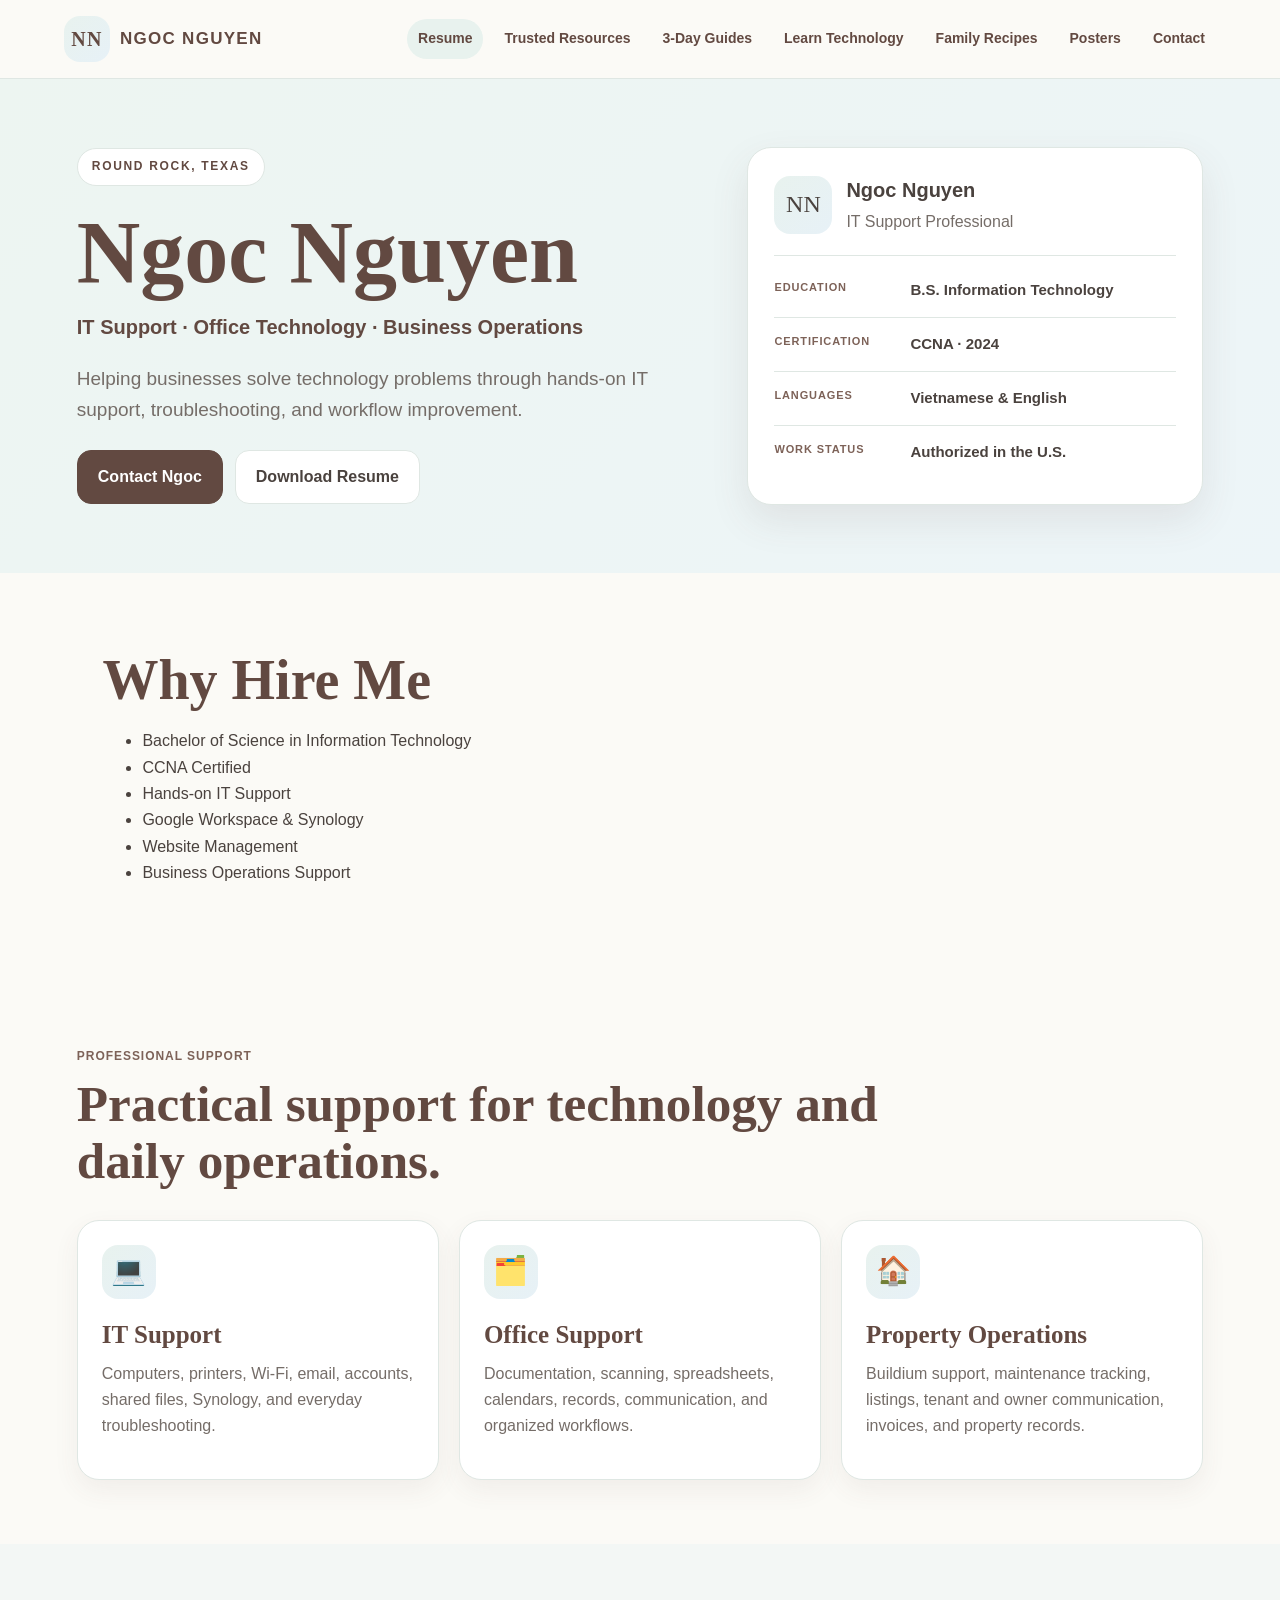
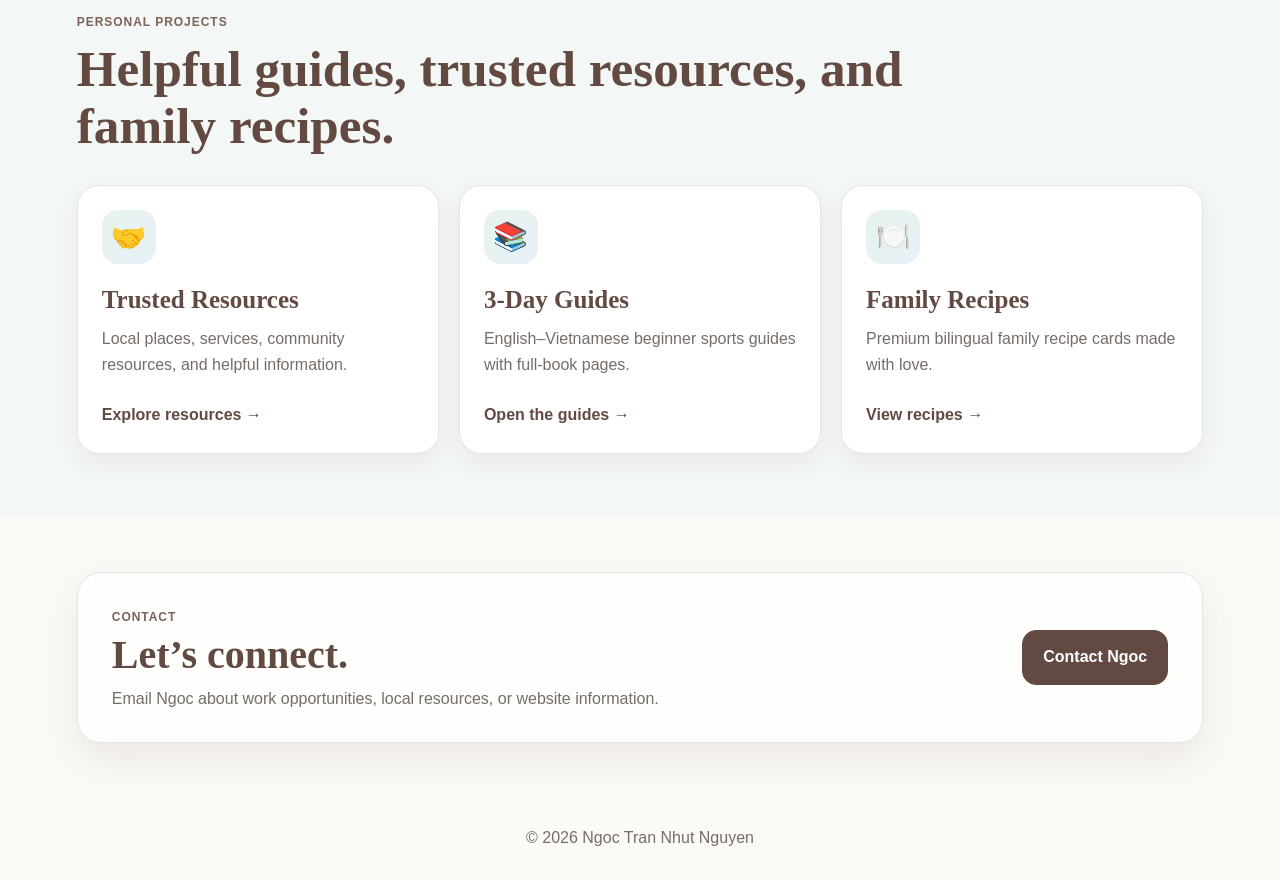
==== index.html @ eaf2d055 "add" ====
<!DOCTYPE html>

<html lang="en">
<head>
<meta charset="utf-8"/>
<meta content="width=device-width,initial-scale=1" name="viewport"/>
<title>Ngoc Nguyen | IT Support, Office Support &amp; Property Operations</title>
<meta content="Ngoc Nguyen — IT Support, Office Support, and Property Operations in Round Rock, Texas." name="description"/>
<link href="style.css" rel="stylesheet"/>
</head>
<body>
<header class="site-header refined-header">
<a class="brand refined-brand" href="index.html">
<span class="logo">NN</span>
<span class="brand-name">NGOC NGUYEN</span>
</a>
<button aria-expanded="false" aria-label="Open navigation" class="menu-btn" type="button">☰</button>
<nav class="site-nav refined-nav">
<a class="active" href="index.html">Resume</a>
<a href="sharing.html">Trusted Resources</a>
<a href="3-days.html">3-Day Guides</a>
<a href="learn-technology.html">Learn Technology</a>
<a href="family-recipes.html">Family Recipes</a>
<a href="posters.html">Posters</a>
<a href="#contact">Contact</a>
</nav>
</header>
<main>
<section class="hero refined-hero">
<div class="section-inner refined-hero-inner">
<div class="refined-copy">
<span class="badge">ROUND ROCK, TEXAS</span>
<h1>Ngoc Nguyen</h1>
<p class="hero-role">IT Support · Office Technology · Business Operations</p>
<p class="lead">Helping businesses solve technology problems through hands-on IT support, troubleshooting, and workflow improvement.</p>
<div class="actions refined-actions">
<a class="btn primary" href="mailto:nguy3nn0310@gmail.com">Contact Ngoc</a>
<a class="btn light" download="" href="resume.pdf">Download Resume</a>
</div>
</div>
<div class="resume-summary">
<div class="summary-header">
<span class="logo large-logo">NN</span>
<div>
<strong class="profile-name">Ngoc Nguyen</strong>
<p>IT Support Professional</p>
</div>
</div>
<div class="summary-list">
<div><span>Education</span><strong>B.S. Information Technology</strong></div>
<div><span>Certification</span><strong>CCNA · 2024</strong></div>
<div><span>Languages</span><strong>Vietnamese &amp; English</strong></div>
<div><span>Work Status</span><strong>Authorized in the U.S.</strong></div>
</div>
</div>
</div>
</section><section class="section">
<div class="section-inner">
<h2>Why Hire Me</h2>
<ul>
<li>Bachelor of Science in Information Technology</li>
<li>CCNA Certified</li>
<li>Hands-on IT Support</li>
<li>Google Workspace &amp; Synology</li>
<li>Website Management</li>
<li>Business Operations Support</li>
</ul>
</div>
</section>
<section class="section refined-section">
<div class="section-inner">
<div class="section-head refined-head">
<span class="smallcaps">Professional Support</span>
<h2>Practical support for technology and daily operations.</h2>
</div>
<div class="grid refined-grid">
<article class="refined-card">
<div class="refined-icon">💻</div>
<h3>IT Support</h3>
<p>Computers, printers, Wi-Fi, email, accounts, shared files, Synology, and everyday troubleshooting.</p>
</article>
<article class="refined-card">
<div class="refined-icon">🗂️</div>
<h3>Office Support</h3>
<p>Documentation, scanning, spreadsheets, calendars, records, communication, and organized workflows.</p>
</article>
<article class="refined-card">
<div class="refined-icon">🏠</div>
<h3>Property Operations</h3>
<p>Buildium support, maintenance tracking, listings, tenant and owner communication, invoices, and property records.</p>
</article>
</div>
</div>
</section>
<section class="section refined-projects">
<div class="section-inner">
<div class="section-head refined-head">
<span class="smallcaps">Personal Projects</span>
<h2>Helpful guides, trusted resources, and family recipes.</h2>
</div>
<div class="grid refined-grid">
<article class="refined-card project-card">
<div class="refined-icon">🤝</div>
<h3>Trusted Resources</h3>
<p>Local places, services, community resources, and helpful information.</p>
<a class="text-link" href="sharing.html">Explore resources →</a>
</article>
<article class="refined-card project-card">
<div class="refined-icon">📚</div>
<h3>3-Day Guides</h3>
<p>English–Vietnamese beginner sports guides with full-book pages.</p>
<a class="text-link" href="3-days.html">Open the guides →</a>
</article>
<article class="refined-card project-card">
<div class="refined-icon">🍽️</div>
<h3>Family Recipes</h3>
<p>Premium bilingual family recipe cards made with love.</p>
<a class="text-link" href="family-recipes.html">View recipes →</a>
</article>
</div>
</div>
</section>
<section class="section refined-contact" id="contact">
<div class="section-inner">
<div class="contact-panel refined-contact-panel">
<div>
<span class="smallcaps">Contact</span>
<h2>Let’s connect.</h2>
<p>Email Ngoc about work opportunities, local resources, or website information.</p>
</div>
<a class="btn primary" href="mailto:nguy3nn0310@gmail.com">Contact Ngoc</a>
</div>
</div>
</section>
</main>
<footer>© <span data-year=""></span> Ngoc Tran Nhut Nguyen</footer>
<script src="app.js"></script>
</body>
</html>
---- style.css ----
:root{
  --cream:#fbfaf6;
  --frost:#e8f2ee;
  --baby:#e7f1f7;
  --brown:#624941;
  --brown2:#7d6258;
  --text:#4a423e;
  --muted:#756d68;
  --line:#dfe7e3;
  --white:#fff;
  --shadow:0 16px 38px rgba(98,73,65,.10);
  --radius:24px;
}
*{box-sizing:border-box}
html{scroll-behavior:smooth}
body{margin:0;font-family:Arial,Helvetica,sans-serif;background:var(--cream);color:var(--text);line-height:1.65}
a{text-decoration:none;color:inherit}
button,input{font:inherit}
button{color:inherit}
.sr-only{position:absolute;width:1px;height:1px;padding:0;margin:-1px;overflow:hidden;clip:rect(0,0,0,0);white-space:nowrap;border:0}

.site-header{
  position:sticky;top:0;z-index:20;
  display:flex;align-items:center;gap:24px;
  padding:18px clamp(18px,6vw,86px);
  background:rgba(251,250,246,.96);
  border-bottom:1px solid var(--line);
  backdrop-filter:blur(10px)
}
.brand{display:flex;align-items:center;gap:12px;margin-right:auto;font-weight:800;letter-spacing:.08em;color:var(--brown)}
.logo{width:46px;height:46px;border-radius:16px;background:linear-gradient(135deg,var(--frost),var(--baby));display:grid;place-items:center;font-family:Georgia,serif;font-size:20px}
.site-nav{display:flex;gap:18px;font-weight:700;color:var(--brown)}
.site-nav a{padding:8px 10px;border-radius:999px}
.site-nav a.active,.site-nav a:hover{background:var(--frost)}
.menu-btn{display:none;border:1px solid var(--line);background:#fff;border-radius:12px;padding:9px 12px;cursor:pointer}

.hero{padding:86px clamp(18px,8vw,120px);background:linear-gradient(120deg,var(--frost),var(--baby))}
.hero-grid{display:grid;grid-template-columns:1.3fr .8fr;gap:46px;align-items:center;max-width:1200px;margin:auto}
.section-inner{max-width:1200px;margin:auto}
.badge{display:inline-block;background:#fff;border:1px solid var(--line);border-radius:999px;padding:8px 14px;font-size:12px;font-weight:800;letter-spacing:.14em;color:var(--brown)}
h1,h2,h3,h4{font-family:Georgia,serif;color:var(--brown);line-height:1.12}
h1{font-size:clamp(54px,8vw,92px);margin:22px 0 12px}
h2{font-size:clamp(34px,5vw,56px);margin:0 0 12px}
h3{font-size:28px;margin:0 0 12px}
h4{font-size:22px;margin:0 0 8px}
.lead{font-size:19px;max-width:760px;color:var(--muted)}
.actions{display:flex;gap:12px;flex-wrap:wrap;margin-top:26px}
.btn{display:inline-block;padding:13px 20px;border-radius:14px;font-weight:800;border:1px solid var(--line)}
.btn.primary{background:var(--brown);color:#fff;border-color:var(--brown)}
.btn.light{background:#fff}
.static-chip{cursor:default}

.profile-card,.card,.contact-panel,.listing,.trust-note,.search-panel{
  background:rgba(255,255,255,.84);
  border:1px solid var(--line);
  border-radius:var(--radius);
  box-shadow:var(--shadow)
}
.profile-card{padding:24px}
.profile-top{display:flex;align-items:center;gap:14px;margin-bottom:18px}
.profile-grid{display:grid;grid-template-columns:1fr 1fr;gap:12px}
.mini{padding:14px;border:1px solid var(--line);border-radius:18px;background:rgba(255,255,255,.58)}
.label{font-size:11px;font-weight:900;letter-spacing:.08em;color:var(--brown2)}
.note{font-size:14px;color:var(--muted)}

.section{padding:76px clamp(18px,8vw,120px)}
.section-head{max-width:760px;margin-bottom:32px}
.grid{display:grid;grid-template-columns:repeat(3,minmax(0,1fr));gap:22px}
.grid.two-col{grid-template-columns:repeat(2,minmax(0,1fr))}
.card{padding:24px}
.card-top{height:130px;border-radius:18px;background:linear-gradient(135deg,var(--frost),var(--baby));display:grid;place-items:center;font-size:44px;margin-bottom:18px}
.card p,.section-head p{color:var(--muted)}
.smallcaps{font-size:12px;font-weight:900;letter-spacing:.08em;color:var(--brown2);text-transform:uppercase}
.alt{background:linear-gradient(180deg,#fff,var(--frost))}
.contact-panel{padding:34px;text-align:center}
footer{text-align:center;padding:28px;color:var(--muted)}

.resource-hero h1{font-size:clamp(48px,7vw,82px)}
.trust-note{padding:18px 20px;margin-top:24px;max-width:900px}
.search-panel{padding:20px;margin-top:24px}
.search{width:100%;padding:15px 17px;border:1px solid var(--line);border-radius:14px;background:#fff;color:var(--text);outline:none}
.search:focus{border-color:var(--brown2);box-shadow:0 0 0 3px rgba(125,98,88,.12)}
.filters{display:flex;gap:9px;flex-wrap:wrap;margin-top:14px}
.filter{border:1px solid var(--line);background:#fff;border-radius:999px;padding:9px 13px;font-weight:800;cursor:pointer}
.filter.active,.filter:hover{background:var(--brown);border-color:var(--brown);color:#fff}

.category-grid{display:grid;grid-template-columns:repeat(3,minmax(0,1fr));gap:14px;margin-bottom:34px}
.category-card{display:flex;align-items:center;gap:12px;min-height:82px;padding:16px;border:1px solid var(--line);border-radius:18px;background:#fff;text-align:left;cursor:pointer}
.category-card span{font-size:28px}
.category-card:hover{background:var(--frost);transform:translateY(-1px)}

.directory{display:grid;grid-template-columns:repeat(2,minmax(0,1fr));gap:22px}
.listing{display:grid;grid-template-columns:120px 1fr;overflow:hidden}
.listing-media{display:grid;place-items:center;min-height:100%;font-size:46px;background:linear-gradient(145deg,var(--baby),var(--frost))}
.listing-body{padding:23px}
.listing-body p{color:var(--muted);margin:0 0 13px}
.tag{display:inline-block;margin-bottom:10px;font-size:11px;font-weight:900;letter-spacing:.08em;text-transform:uppercase;color:var(--brown2)}
.why{padding:12px 14px;border-radius:14px;background:var(--frost);margin:12px 0}
.details{display:flex;gap:10px;flex-wrap:wrap;color:var(--muted);font-size:14px}
.listing.placeholder{border-style:dashed;box-shadow:none}
.listing[hidden]{display:none}
.empty-state{text-align:center;padding:30px;color:var(--muted)}

.book-grid{display:grid;grid-template-columns:repeat(2,minmax(0,1fr));gap:24px}
.book-card{padding:0;overflow:hidden}
.book-cover{height:250px;background:linear-gradient(145deg,var(--baby),var(--frost));display:grid;place-items:center;font-size:72px}
.book-content{padding:24px}
.banner{padding:30px;border-radius:26px;background:linear-gradient(120deg,var(--frost),var(--baby));border:1px solid var(--line)}
.guide-banner{margin-top:54px}
.footer-card{background:var(--brown);color:#fff;border-radius:26px;padding:34px;margin-top:54px}
.footer-card h2,.footer-card h3{color:#fff}

@media(max-width:960px){
  .hero-grid{grid-template-columns:1fr}
  .grid{grid-template-columns:1fr 1fr}
  .directory{grid-template-columns:1fr}
  .category-grid{grid-template-columns:repeat(2,minmax(0,1fr))}
}
@media(max-width:720px){
  .site-header{flex-wrap:wrap;padding:14px 18px}
  .menu-btn{display:block}
  .site-nav{display:none;width:100%;flex-direction:column;gap:6px;padding-top:6px}
  .site-nav.open{display:flex}
  .site-nav a{width:100%}
  .grid,.grid.two-col,.book-grid,.profile-grid,.category-grid{grid-template-columns:1fr}
  .hero{padding-top:58px}
  .listing{grid-template-columns:82px 1fr}
  .listing-media{font-size:34px}
}
@media(max-width:470px){
  .brand{font-size:13px}
  .logo{width:42px;height:42px}
  .listing{grid-template-columns:1fr}
  .listing-media{min-height:92px}
}

.real-book-grid{grid-template-columns:repeat(2,minmax(0,1fr))}
.real-book-card{padding:0;overflow:hidden;display:block;transition:transform .2s ease,box-shadow .2s ease}
.real-book-card:hover{transform:translateY(-4px)}
.real-book-card img{width:100%;height:430px;object-fit:cover;object-position:top;display:block;background:#f3f6f5}
.real-book-card .book-content{padding:24px}
.real-book-card .book-content p{color:var(--brown2);font-weight:800;font-size:18px}
.compact-hero{padding-top:58px;padding-bottom:58px}
.compact-hero h1{font-size:clamp(42px,7vw,74px)}
.full-book-wrap{overflow:auto;background:#fff;border:1px solid var(--line);border-radius:24px;padding:14px;box-shadow:var(--shadow)}
.full-book-image{display:block;width:100%;min-width:900px;height:auto;border-radius:14px}
@media(max-width:760px){
  .real-book-grid{grid-template-columns:1fr}
  .real-book-card img{height:auto;max-height:none;object-fit:contain}
  .full-book-wrap{padding:6px;border-radius:16px}
  .full-book-image{min-width:1180px}
}

.poster-grid{display:grid;grid-template-columns:repeat(3,minmax(0,1fr));gap:24px}
.poster-card{overflow:hidden;background:#fff;border:1px solid var(--line);border-radius:24px;box-shadow:var(--shadow);transition:transform .2s ease,box-shadow .2s ease}
.poster-card:hover{transform:translateY(-4px);box-shadow:0 20px 44px rgba(98,73,65,.16)}
.poster-card img{width:100%;height:420px;object-fit:cover;object-position:top;display:block;background:#f4f6f5}
.poster-card-content{padding:22px}
.poster-card-content p{color:var(--muted)}
@media(max-width:960px){.poster-grid{grid-template-columns:repeat(2,minmax(0,1fr))}}
@media(max-width:680px){.poster-grid{grid-template-columns:1fr}.poster-card img{height:auto}}

/* Trusted Resources layout fixes */
.resource-hero .section-inner{max-width:1200px}
.resource-hero h1{font-size:clamp(48px,7vw,82px);letter-spacing:-.03em;max-width:100%;overflow-wrap:anywhere}
.resource-hero .lead{max-width:880px}
.directory{align-items:stretch}
.listing{height:100%}
.listing-body{display:flex;flex-direction:column;min-width:0}
.listing-body .actions{margin-top:auto;padding-top:14px}
.clickable-listing{color:inherit;text-decoration:none;transition:transform .2s ease,box-shadow .2s ease}
.clickable-listing:hover{transform:translateY(-3px);box-shadow:0 20px 44px rgba(98,73,65,.16)}
.clickable-listing .btn{width:max-content;margin-top:auto}
@media(max-width:900px){
  .directory{grid-template-columns:1fr}
  .resource-hero h1{font-size:clamp(42px,8vw,68px)}
}
@media(max-width:520px){
  .resource-hero h1{font-size:40px;line-height:1.05}
  .listing{grid-template-columns:76px minmax(0,1fr)}
  .listing-body{padding:18px}
  .listing-body h3{font-size:23px}
}

/* Final Trusted Resources cleanup */
.resource-hero{
  padding-top:72px;
  padding-bottom:48px;
  overflow:visible;
}
.resource-hero h1{
  margin-top:18px;
  margin-bottom:14px;
  line-height:1.02;
  padding-top:4px;
  overflow:visible;
}
.resource-hero .search-panel{
  margin-top:22px;
}
.trusted-section,
.section:has(#resourceDirectory){
  padding-top:34px;
}
#resourceDirectory{
  margin-top:0;
}
.category-grid,
.category-overview{
  display:none !important;
}
.directory{
  gap:22px;
}
.listing{
  min-height:330px;
}
.listing-body{
  justify-content:flex-start;
}
.listing-body .actions{
  margin-top:auto;
}
@media(max-width:900px){
  .resource-hero{
    padding-top:54px;
  }
  .listing{
    min-height:unset;
  }
}

/* Clean homepage layout */
.brand-name{font-size:17px}
.home-hero{padding-top:64px;padding-bottom:64px}
.home-hero-grid{grid-template-columns:minmax(0,1.1fr) minmax(360px,.9fr);gap:54px}
.hero-copy h1{font-size:clamp(54px,7vw,86px);margin-bottom:10px}
.hero-role{font-size:20px;font-weight:800;color:var(--brown);margin:0 0 10px}
.home-profile-card{padding:26px}
.large-logo{width:58px;height:58px;font-size:24px}
.profile-name{font-size:20px}
.home-section{padding-top:58px;padding-bottom:58px}
.compact-head{margin-bottom:26px}
.compact-head h2{font-size:clamp(34px,4.5vw,52px);max-width:900px}
.service-grid,.project-grid{align-items:stretch}
.home-card{display:flex;flex-direction:column;height:100%;padding:24px}
.home-card p{margin-bottom:20px}
.home-card .btn{margin-top:auto;width:max-content}
.compact-icon{height:110px;font-size:38px;margin-bottom:18px}
.home-projects-section{padding-top:58px;padding-bottom:58px}
.home-contact-section{padding-top:52px;padding-bottom:52px}
.compact-contact{max-width:860px;margin:auto;padding:32px}
.site-header{min-height:82px}
.site-nav{align-items:center}
.site-nav a{white-space:nowrap}
@media(max-width:1050px){
  .site-header{flex-wrap:wrap}
  .site-nav{width:100%;justify-content:center;flex-wrap:wrap}
  .home-hero-grid{grid-template-columns:1fr}
}
@media(max-width:760px){
  .site-header{min-height:auto}
  .brand-name{font-size:15px}
  .home-hero{padding-top:48px;padding-bottom:48px}
  .hero-copy h1{font-size:52px}
  .hero-role{font-size:18px}
  .service-grid,.project-grid{grid-template-columns:1fr}
  .home-section,.home-projects-section{padding-top:46px;padding-bottom:46px}
  .compact-head h2{font-size:36px}
}

/* Refined homepage */
.refined-header{
  padding:16px clamp(22px,5vw,72px);
  min-height:76px;
}
.refined-brand{gap:10px}
.refined-nav{gap:10px}
.refined-nav a{font-size:14px;padding:8px 11px}

.refined-hero{
  padding:68px clamp(22px,6vw,88px);
  background:linear-gradient(135deg,#edf5f1 0%,#edf5f8 100%);
}
.refined-hero-inner{
  display:grid;
  grid-template-columns:minmax(0,1.15fr) minmax(320px,.85fr);
  gap:54px;
  align-items:center;
}
.refined-copy h1{
  font-size:clamp(58px,7vw,88px);
  margin:18px 0 8px;
}
.refined-copy .lead{max-width:650px}
.refined-actions{margin-top:24px}

.resume-summary{
  background:#fff;
  border:1px solid var(--line);
  border-radius:24px;
  padding:26px;
  box-shadow:var(--shadow);
}
.summary-header{
  display:flex;
  gap:14px;
  align-items:center;
  padding-bottom:20px;
  margin-bottom:8px;
  border-bottom:1px solid var(--line);
}
.summary-header p{margin:2px 0 0;color:var(--muted)}
.summary-list{display:grid;gap:0}
.summary-list div{
  display:grid;
  grid-template-columns:120px 1fr;
  gap:16px;
  padding:14px 0;
  border-bottom:1px solid var(--line);
}
.summary-list div:last-child{border-bottom:0}
.summary-list span{
  text-transform:uppercase;
  letter-spacing:.08em;
  font-size:11px;
  font-weight:800;
  color:var(--brown2);
}
.summary-list strong{font-size:15px}

.refined-section{padding:64px clamp(22px,6vw,88px)}
.refined-projects{
  padding:64px clamp(22px,6vw,88px);
  background:#f3f7f5;
}
.refined-head{max-width:860px;margin-bottom:30px}
.refined-head h2{
  font-size:clamp(36px,4vw,54px);
  margin-top:6px;
}
.refined-grid{
  grid-template-columns:repeat(3,minmax(0,1fr));
  gap:20px;
}
.refined-card{
  background:#fff;
  border:1px solid var(--line);
  border-radius:22px;
  padding:24px;
  box-shadow:0 10px 26px rgba(98,73,65,.07);
  display:flex;
  flex-direction:column;
  min-height:260px;
}
.refined-card h3{font-size:25px}
.refined-card p{color:var(--muted);margin:0}
.refined-icon{
  width:54px;
  height:54px;
  border-radius:16px;
  display:grid;
  place-items:center;
  background:linear-gradient(135deg,var(--frost),var(--baby));
  font-size:28px;
  margin-bottom:22px;
}
.text-link{
  margin-top:auto;
  padding-top:24px;
  color:var(--brown);
  font-weight:800;
}
.text-link:hover{text-decoration:underline}

.refined-contact{padding:54px clamp(22px,6vw,88px)}
.refined-contact-panel{
  display:flex;
  justify-content:space-between;
  align-items:center;
  gap:30px;
  text-align:left;
  padding:30px 34px;
}
.refined-contact-panel h2{font-size:40px;margin:4px 0 8px}
.refined-contact-panel p{margin:0;color:var(--muted)}

@media(max-width:1050px){
  .refined-header{flex-wrap:wrap}
  .refined-nav{width:100%;justify-content:center;flex-wrap:wrap}
  .refined-hero-inner{grid-template-columns:1fr}
}
@media(max-width:820px){
  .refined-grid{grid-template-columns:1fr}
  .refined-card{min-height:unset}
  .refined-contact-panel{flex-direction:column;align-items:flex-start}
}
@media(max-width:620px){
  .refined-hero{padding-top:46px;padding-bottom:46px}
  .refined-copy h1{font-size:52px}
  .summary-list div{grid-template-columns:1fr;gap:5px}
  .refined-head h2{font-size:34px}
}
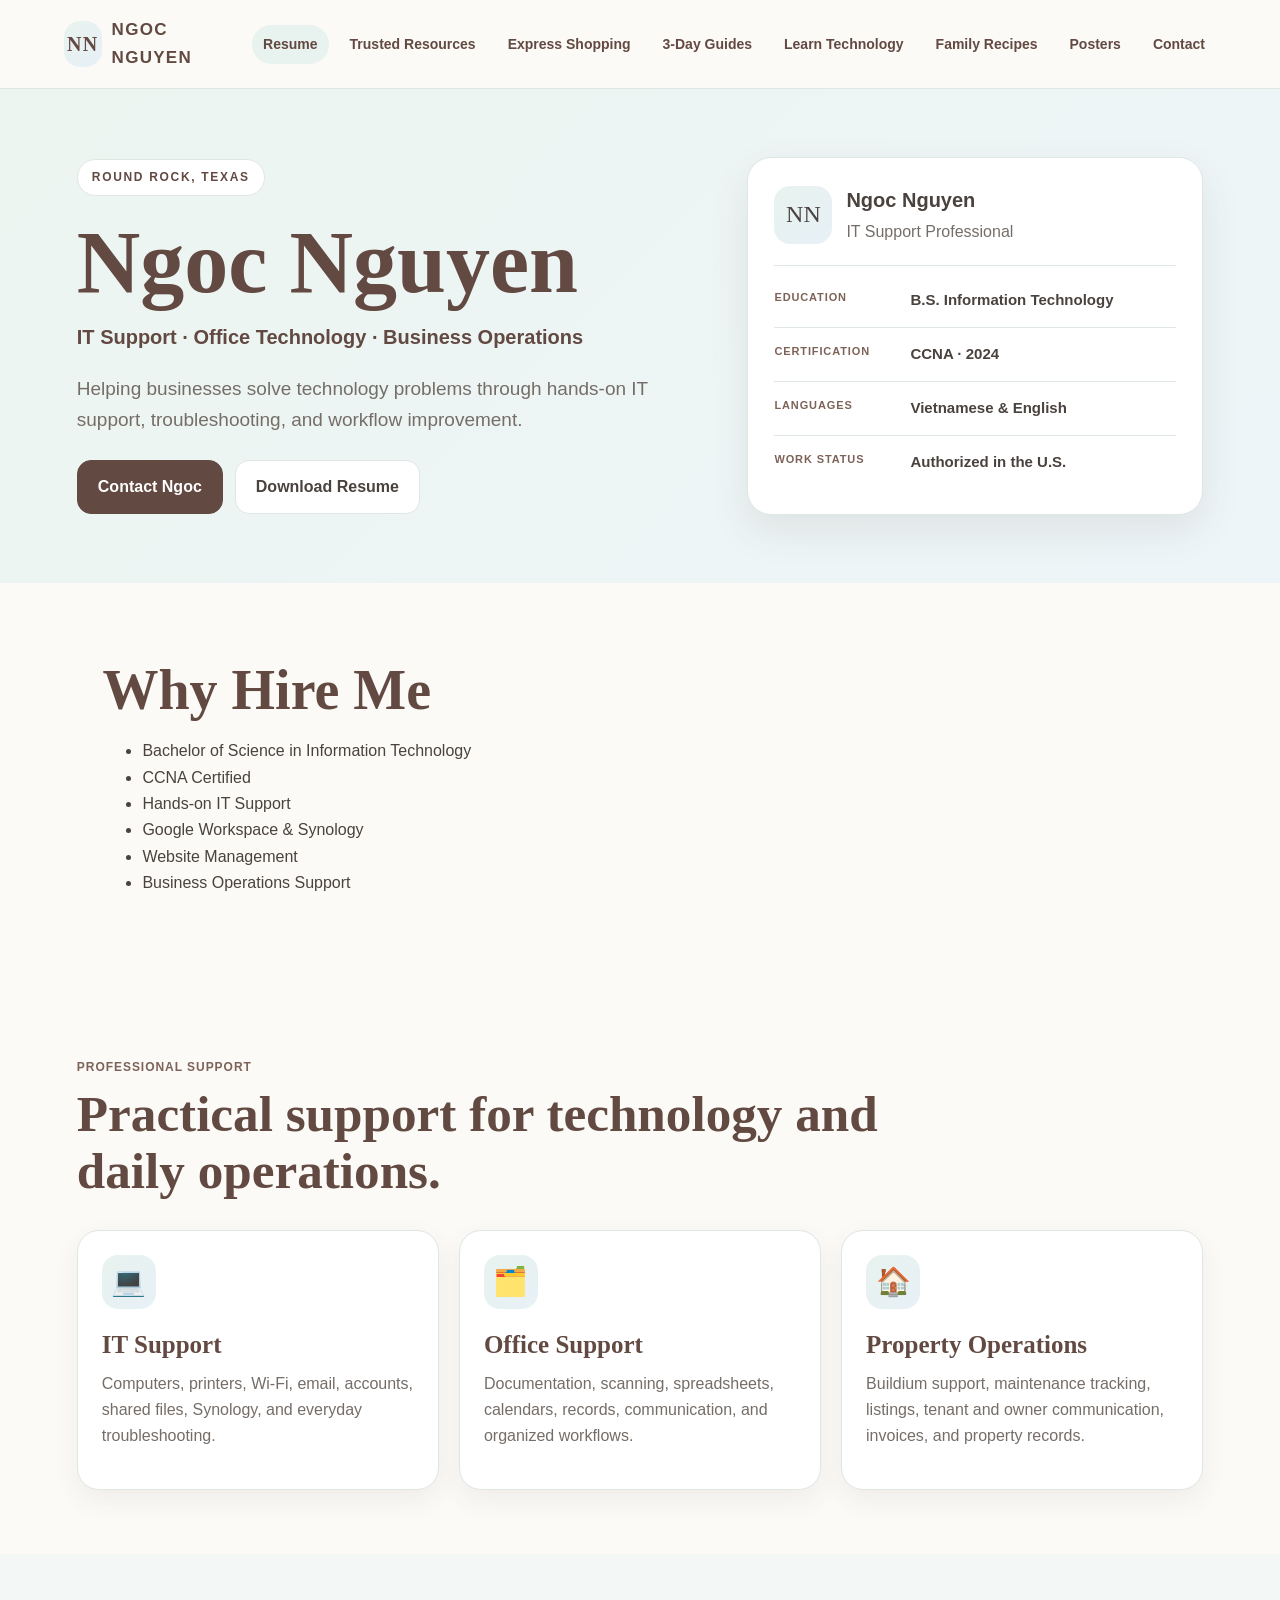
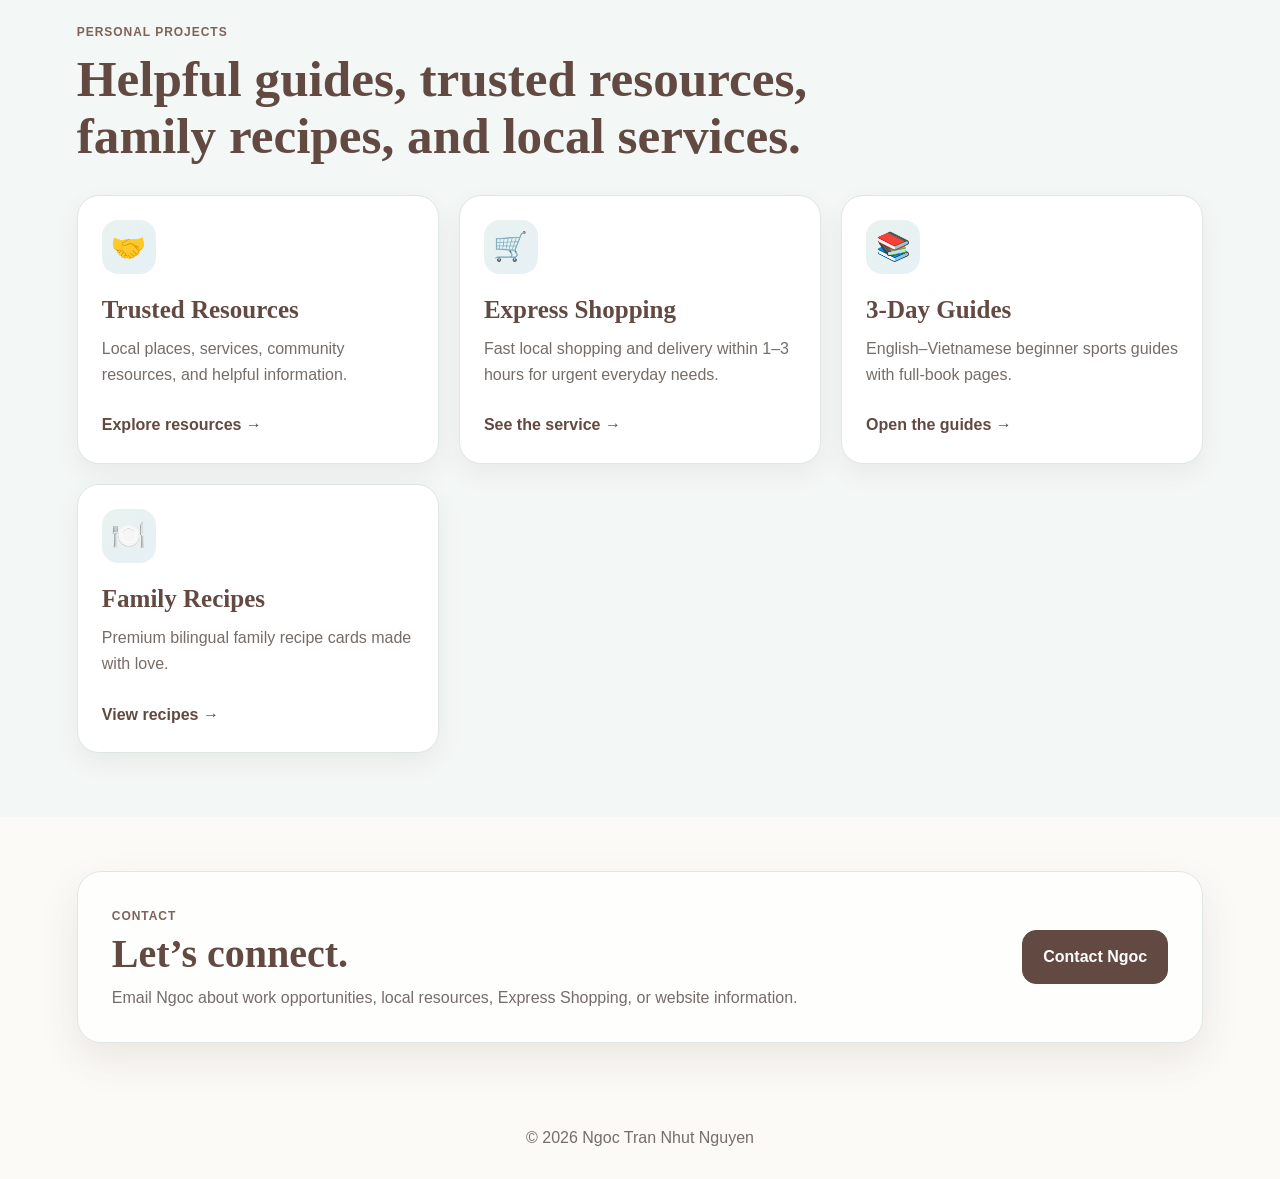
==== commit 015b9667: "add tab" ====
--- a/index.html
+++ b/index.html
@@ -1,5 +1,4 @@
 <!DOCTYPE html>
-
 <html lang="en">
 <head>
 <meta charset="utf-8"/>
@@ -18,6 +17,7 @@
 <nav class="site-nav refined-nav">
 <a class="active" href="index.html">Resume</a>
 <a href="sharing.html">Trusted Resources</a>
+<a href="express-shopping.html">Express Shopping</a>
 <a href="3-days.html">3-Day Guides</a>
 <a href="learn-technology.html">Learn Technology</a>
 <a href="family-recipes.html">Family Recipes</a>
@@ -25,6 +25,7 @@
 <a href="#contact">Contact</a>
 </nav>
 </header>
+
 <main>
 <section class="hero refined-hero">
 <div class="section-inner refined-hero-inner">
@@ -35,9 +36,10 @@
 <p class="lead">Helping businesses solve technology problems through hands-on IT support, troubleshooting, and workflow improvement.</p>
 <div class="actions refined-actions">
 <a class="btn primary" href="mailto:nguy3nn0310@gmail.com">Contact Ngoc</a>
-<a class="btn light" download="" href="resume.pdf">Download Resume</a>
+<a class="btn light" download href="resume.pdf">Download Resume</a>
 </div>
 </div>
+
 <div class="resume-summary">
 <div class="summary-header">
 <span class="logo large-logo">NN</span>
@@ -54,7 +56,9 @@
 </div>
 </div>
 </div>
-</section><section class="section">
+</section>
+
+<section class="section">
 <div class="section-inner">
 <h2>Why Hire Me</h2>
 <ul>
@@ -67,6 +71,7 @@
 </ul>
 </div>
 </section>
+
 <section class="section refined-section">
 <div class="section-inner">
 <div class="section-head refined-head">
@@ -92,11 +97,12 @@
 </div>
 </div>
 </section>
+
 <section class="section refined-projects">
 <div class="section-inner">
 <div class="section-head refined-head">
 <span class="smallcaps">Personal Projects</span>
-<h2>Helpful guides, trusted resources, and family recipes.</h2>
+<h2>Helpful guides, trusted resources, family recipes, and local services.</h2>
 </div>
 <div class="grid refined-grid">
 <article class="refined-card project-card">
@@ -105,12 +111,21 @@
 <p>Local places, services, community resources, and helpful information.</p>
 <a class="text-link" href="sharing.html">Explore resources →</a>
 </article>
+
+<article class="refined-card project-card">
+<div class="refined-icon">🛒</div>
+<h3>Express Shopping</h3>
+<p>Fast local shopping and delivery within 1–3 hours for urgent everyday needs.</p>
+<a class="text-link" href="express-shopping.html">See the service →</a>
+</article>
+
 <article class="refined-card project-card">
 <div class="refined-icon">📚</div>
 <h3>3-Day Guides</h3>
 <p>English–Vietnamese beginner sports guides with full-book pages.</p>
 <a class="text-link" href="3-days.html">Open the guides →</a>
 </article>
+
 <article class="refined-card project-card">
 <div class="refined-icon">🍽️</div>
 <h3>Family Recipes</h3>
@@ -120,20 +135,22 @@
 </div>
 </div>
 </section>
+
 <section class="section refined-contact" id="contact">
 <div class="section-inner">
 <div class="contact-panel refined-contact-panel">
 <div>
 <span class="smallcaps">Contact</span>
 <h2>Let’s connect.</h2>
-<p>Email Ngoc about work opportunities, local resources, or website information.</p>
+<p>Email Ngoc about work opportunities, local resources, Express Shopping, or website information.</p>
 </div>
 <a class="btn primary" href="mailto:nguy3nn0310@gmail.com">Contact Ngoc</a>
 </div>
 </div>
 </section>
 </main>
-<footer>© <span data-year=""></span> Ngoc Tran Nhut Nguyen</footer>
+
+<footer>© <span data-year></span> Ngoc Tran Nhut Nguyen</footer>
 <script src="app.js"></script>
 </body>
 </html>
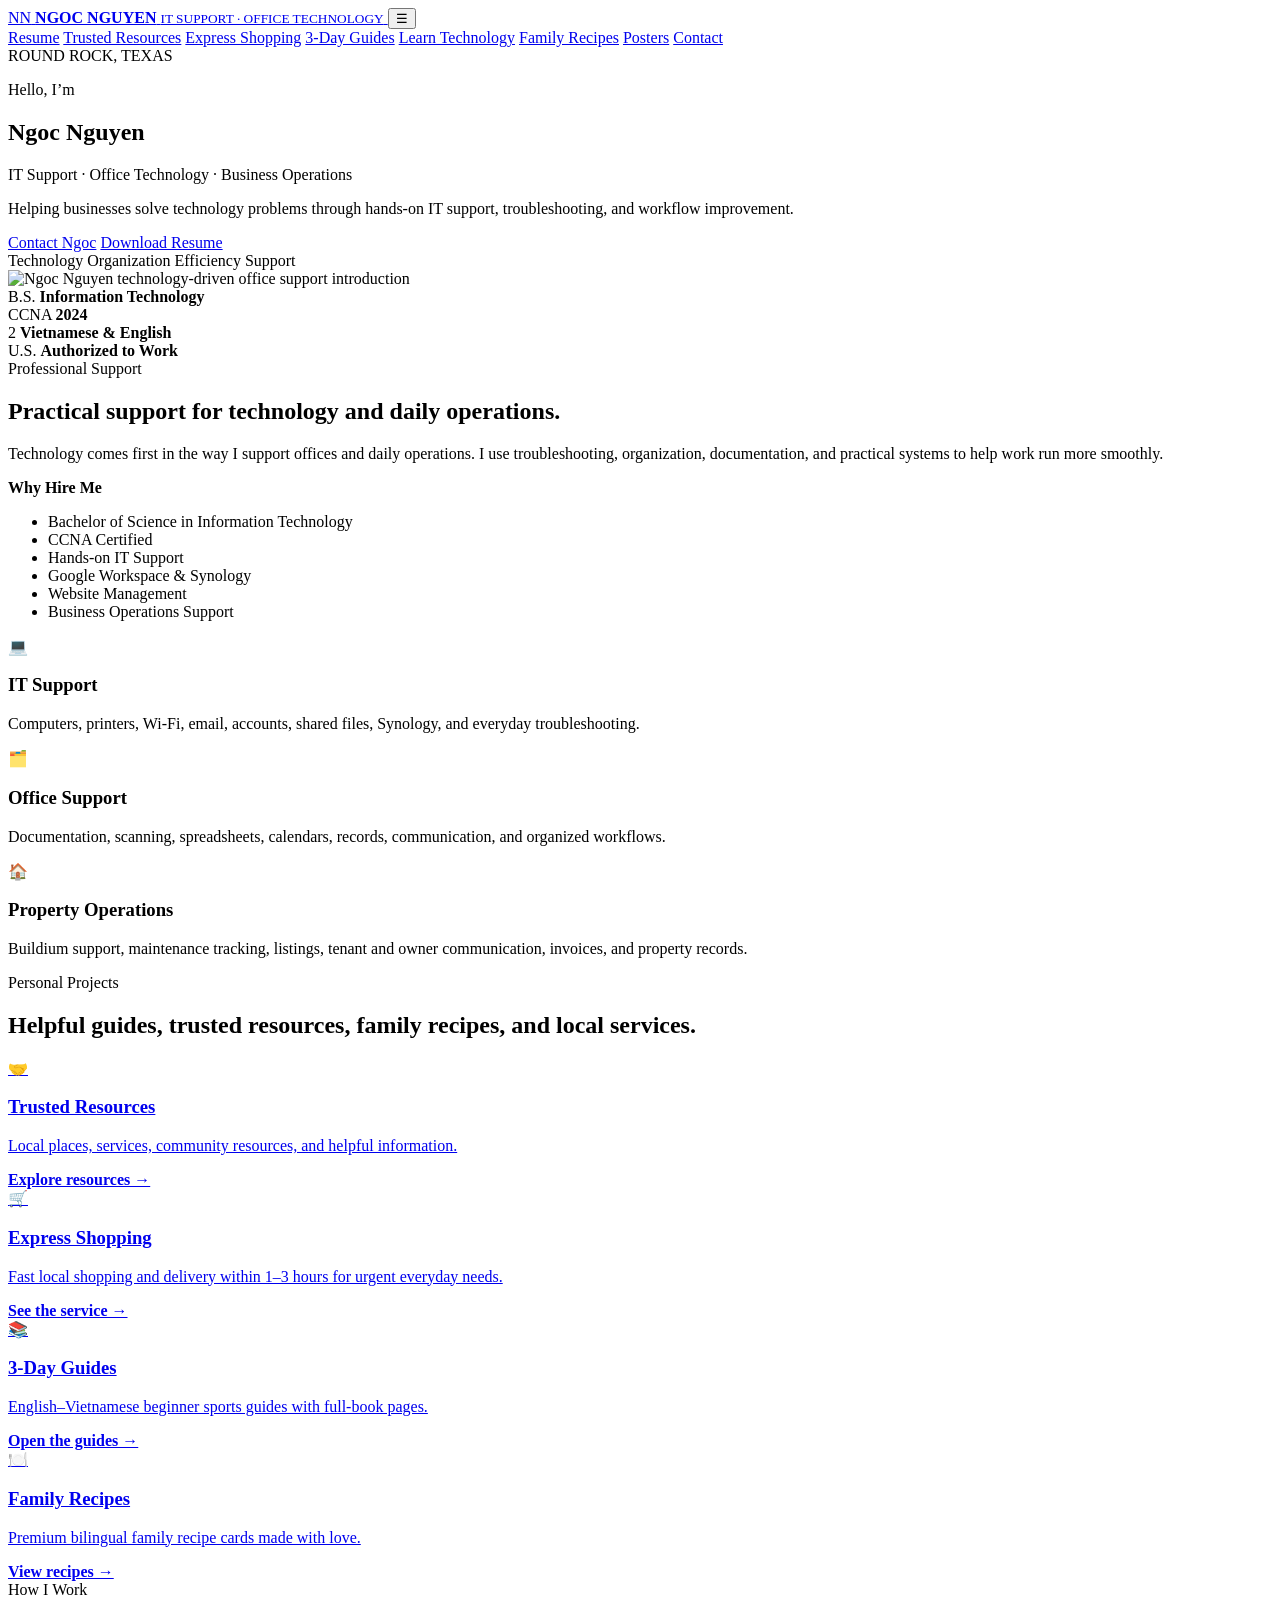
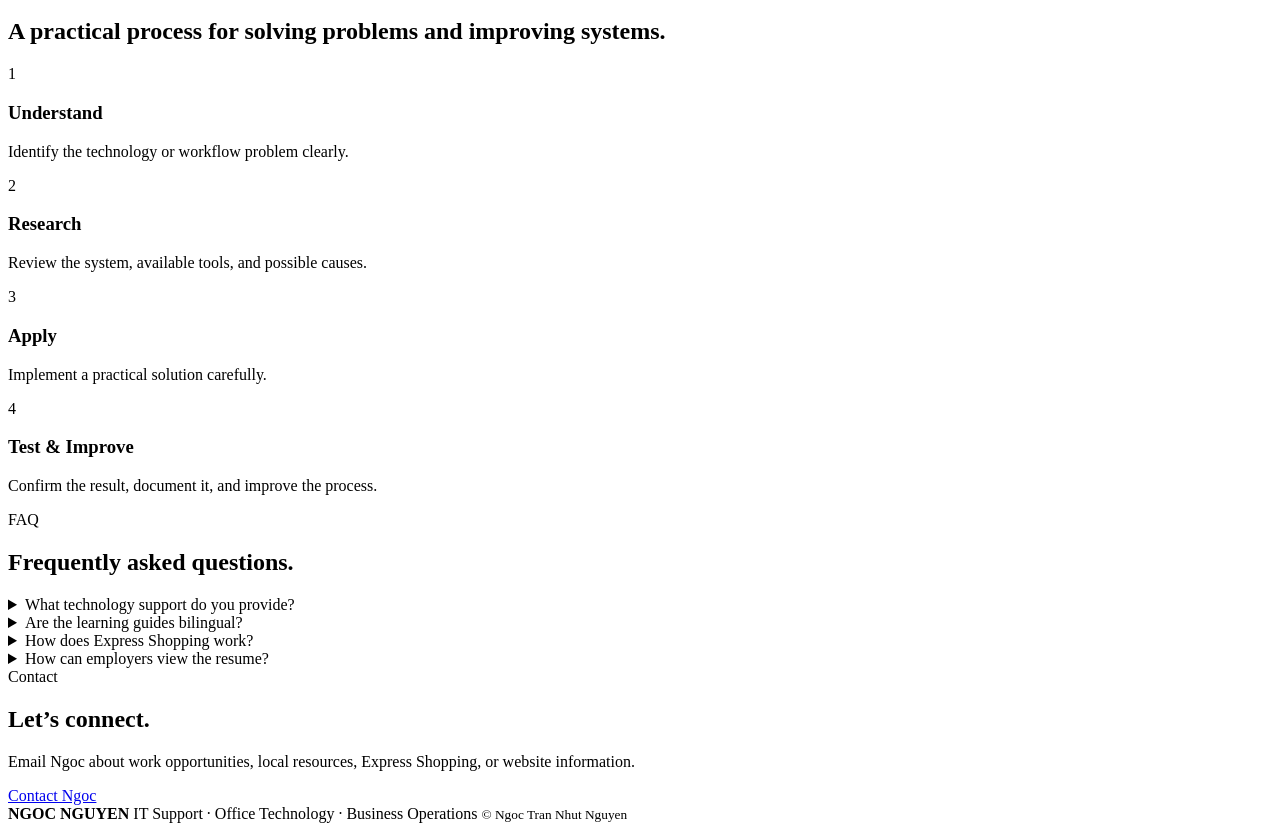
==== commit 1cb8c22e: "sua moi" ====
--- a/index.html
+++ b/index.html
@@ -1,156 +1,240 @@
 <!DOCTYPE html>
 <html lang="en">
 <head>
-<meta charset="utf-8"/>
-<meta content="width=device-width,initial-scale=1" name="viewport"/>
-<title>Ngoc Nguyen | IT Support, Office Support &amp; Property Operations</title>
-<meta content="Ngoc Nguyen — IT Support, Office Support, and Property Operations in Round Rock, Texas." name="description"/>
-<link href="style.css" rel="stylesheet"/>
+  <meta charset="utf-8">
+  <meta name="viewport" content="width=device-width, initial-scale=1">
+  <title>Ngoc Nguyen | IT Support, Office Support & Property Operations</title>
+  <meta name="description" content="Ngoc Nguyen — IT Support, Office Technology, Business Operations, and practical personal projects.">
+  <link rel="stylesheet" href="style-family-inspired.css">
 </head>
 <body>
-<header class="site-header refined-header">
-<a class="brand refined-brand" href="index.html">
-<span class="logo">NN</span>
-<span class="brand-name">NGOC NGUYEN</span>
-</a>
-<button aria-expanded="false" aria-label="Open navigation" class="menu-btn" type="button">☰</button>
-<nav class="site-nav refined-nav">
-<a class="active" href="index.html">Resume</a>
-<a href="sharing.html">Trusted Resources</a>
-<a href="express-shopping.html">Express Shopping</a>
-<a href="3-days.html">3-Day Guides</a>
-<a href="learn-technology.html">Learn Technology</a>
-<a href="family-recipes.html">Family Recipes</a>
-<a href="posters.html">Posters</a>
-<a href="#contact">Contact</a>
-</nav>
-</header>
-
-<main>
-<section class="hero refined-hero">
-<div class="section-inner refined-hero-inner">
-<div class="refined-copy">
-<span class="badge">ROUND ROCK, TEXAS</span>
-<h1>Ngoc Nguyen</h1>
-<p class="hero-role">IT Support · Office Technology · Business Operations</p>
-<p class="lead">Helping businesses solve technology problems through hands-on IT support, troubleshooting, and workflow improvement.</p>
-<div class="actions refined-actions">
-<a class="btn primary" href="mailto:nguy3nn0310@gmail.com">Contact Ngoc</a>
-<a class="btn light" download href="resume.pdf">Download Resume</a>
-</div>
-</div>
-
-<div class="resume-summary">
-<div class="summary-header">
-<span class="logo large-logo">NN</span>
-<div>
-<strong class="profile-name">Ngoc Nguyen</strong>
-<p>IT Support Professional</p>
-</div>
-</div>
-<div class="summary-list">
-<div><span>Education</span><strong>B.S. Information Technology</strong></div>
-<div><span>Certification</span><strong>CCNA · 2024</strong></div>
-<div><span>Languages</span><strong>Vietnamese &amp; English</strong></div>
-<div><span>Work Status</span><strong>Authorized in the U.S.</strong></div>
-</div>
-</div>
-</div>
-</section>
-
-<section class="section">
-<div class="section-inner">
-<h2>Why Hire Me</h2>
-<ul>
-<li>Bachelor of Science in Information Technology</li>
-<li>CCNA Certified</li>
-<li>Hands-on IT Support</li>
-<li>Google Workspace &amp; Synology</li>
-<li>Website Management</li>
-<li>Business Operations Support</li>
-</ul>
-</div>
-</section>
-
-<section class="section refined-section">
-<div class="section-inner">
-<div class="section-head refined-head">
-<span class="smallcaps">Professional Support</span>
-<h2>Practical support for technology and daily operations.</h2>
-</div>
-<div class="grid refined-grid">
-<article class="refined-card">
-<div class="refined-icon">💻</div>
-<h3>IT Support</h3>
-<p>Computers, printers, Wi-Fi, email, accounts, shared files, Synology, and everyday troubleshooting.</p>
-</article>
-<article class="refined-card">
-<div class="refined-icon">🗂️</div>
-<h3>Office Support</h3>
-<p>Documentation, scanning, spreadsheets, calendars, records, communication, and organized workflows.</p>
-</article>
-<article class="refined-card">
-<div class="refined-icon">🏠</div>
-<h3>Property Operations</h3>
-<p>Buildium support, maintenance tracking, listings, tenant and owner communication, invoices, and property records.</p>
-</article>
-</div>
-</div>
-</section>
-
-<section class="section refined-projects">
-<div class="section-inner">
-<div class="section-head refined-head">
-<span class="smallcaps">Personal Projects</span>
-<h2>Helpful guides, trusted resources, family recipes, and local services.</h2>
-</div>
-<div class="grid refined-grid">
-<article class="refined-card project-card">
-<div class="refined-icon">🤝</div>
-<h3>Trusted Resources</h3>
-<p>Local places, services, community resources, and helpful information.</p>
-<a class="text-link" href="sharing.html">Explore resources →</a>
-</article>
-
-<article class="refined-card project-card">
-<div class="refined-icon">🛒</div>
-<h3>Express Shopping</h3>
-<p>Fast local shopping and delivery within 1–3 hours for urgent everyday needs.</p>
-<a class="text-link" href="express-shopping.html">See the service →</a>
-</article>
-
-<article class="refined-card project-card">
-<div class="refined-icon">📚</div>
-<h3>3-Day Guides</h3>
-<p>English–Vietnamese beginner sports guides with full-book pages.</p>
-<a class="text-link" href="3-days.html">Open the guides →</a>
-</article>
-
-<article class="refined-card project-card">
-<div class="refined-icon">🍽️</div>
-<h3>Family Recipes</h3>
-<p>Premium bilingual family recipe cards made with love.</p>
-<a class="text-link" href="family-recipes.html">View recipes →</a>
-</article>
-</div>
-</div>
-</section>
-
-<section class="section refined-contact" id="contact">
-<div class="section-inner">
-<div class="contact-panel refined-contact-panel">
-<div>
-<span class="smallcaps">Contact</span>
-<h2>Let’s connect.</h2>
-<p>Email Ngoc about work opportunities, local resources, Express Shopping, or website information.</p>
-</div>
-<a class="btn primary" href="mailto:nguy3nn0310@gmail.com">Contact Ngoc</a>
-</div>
-</div>
-</section>
-</main>
-
-<footer>© <span data-year></span> Ngoc Tran Nhut Nguyen</footer>
-<script src="app.js"></script>
+  <header class="site-header">
+    <a class="brand" href="index.html" aria-label="Ngoc Nguyen home">
+      <span class="brand-mark">NN</span>
+      <span>
+        <strong>NGOC NGUYEN</strong>
+        <small>IT SUPPORT · OFFICE TECHNOLOGY</small>
+      </span>
+    </a>
+
+    <button class="menu-button" aria-label="Open navigation" aria-expanded="false">☰</button>
+
+    <nav class="site-nav">
+      <a class="active" href="index.html">Resume</a>
+      <a href="sharing.html">Trusted Resources</a>
+      <a href="express-shopping.html">Express Shopping</a>
+      <a href="3-days.html">3-Day Guides</a>
+      <a href="learn-technology.html">Learn Technology</a>
+      <a href="family-recipes.html">Family Recipes</a>
+      <a href="posters.html">Posters</a>
+      <a class="nav-contact" href="#contact">Contact</a>
+    </nav>
+  </header>
+
+  <main>
+    <section class="hero">
+      <div class="hero-copy">
+        <span class="eyebrow">ROUND ROCK, TEXAS</span>
+        <p class="hello">Hello, I’m</p>
+        <h1>Ngoc Nguyen</h1>
+        <p class="hero-role">IT Support · Office Technology · Business Operations</p>
+        <p class="hero-lead">Helping businesses solve technology problems through hands-on IT support, troubleshooting, and workflow improvement.</p>
+
+        <div class="hero-actions">
+          <a class="button primary" href="mailto:nguy3nn0310@gmail.com">Contact Ngoc</a>
+          <a class="button secondary" href="resume.pdf" download>Download Resume</a>
+        </div>
+
+        <div class="hero-details">
+          <span>Technology</span>
+          <span>Organization</span>
+          <span>Efficiency</span>
+          <span>Support</span>
+        </div>
+      </div>
+
+      <div class="hero-photo-wrap">
+        <img class="hero-photo" src="ngoc-resume-hero.jpg" alt="Ngoc Nguyen technology-driven office support introduction">
+      </div>
+    </section>
+
+    <section class="quick-facts section-shell">
+      <article>
+        <span class="fact-number">B.S.</span>
+        <strong>Information Technology</strong>
+      </article>
+      <article>
+        <span class="fact-number">CCNA</span>
+        <strong>2024</strong>
+      </article>
+      <article>
+        <span class="fact-number">2</span>
+        <strong>Vietnamese & English</strong>
+      </article>
+      <article>
+        <span class="fact-number">U.S.</span>
+        <strong>Authorized to Work</strong>
+      </article>
+    </section>
+
+    <section class="story-section section-shell">
+      <div class="section-heading">
+        <span>Professional Support</span>
+        <h2>Practical support for technology and daily operations.</h2>
+      </div>
+
+      <div class="story-grid">
+        <div class="story-copy">
+          <p>Technology comes first in the way I support offices and daily operations. I use troubleshooting, organization, documentation, and practical systems to help work run more smoothly.</p>
+
+          <div class="story-note">
+            <strong>Why Hire Me</strong>
+            <ul>
+              <li>Bachelor of Science in Information Technology</li>
+              <li>CCNA Certified</li>
+              <li>Hands-on IT Support</li>
+              <li>Google Workspace & Synology</li>
+              <li>Website Management</li>
+              <li>Business Operations Support</li>
+            </ul>
+          </div>
+        </div>
+
+        <div class="service-stack">
+          <article class="service-card">
+            <div class="service-icon">💻</div>
+            <div>
+              <h3>IT Support</h3>
+              <p>Computers, printers, Wi-Fi, email, accounts, shared files, Synology, and everyday troubleshooting.</p>
+            </div>
+          </article>
+
+          <article class="service-card">
+            <div class="service-icon">🗂️</div>
+            <div>
+              <h3>Office Support</h3>
+              <p>Documentation, scanning, spreadsheets, calendars, records, communication, and organized workflows.</p>
+            </div>
+          </article>
+
+          <article class="service-card">
+            <div class="service-icon">🏠</div>
+            <div>
+              <h3>Property Operations</h3>
+              <p>Buildium support, maintenance tracking, listings, tenant and owner communication, invoices, and property records.</p>
+            </div>
+          </article>
+        </div>
+      </div>
+    </section>
+
+    <section class="projects-section">
+      <div class="section-shell">
+        <div class="section-heading light">
+          <span>Personal Projects</span>
+          <h2>Helpful guides, trusted resources, family recipes, and local services.</h2>
+        </div>
+
+        <div class="project-grid">
+          <a class="project-card project-trusted" href="sharing.html">
+            <span class="project-icon">🤝</span>
+            <div>
+              <h3>Trusted Resources</h3>
+              <p>Local places, services, community resources, and helpful information.</p>
+              <strong>Explore resources →</strong>
+            </div>
+          </a>
+
+          <a class="project-card project-shopping" href="express-shopping.html">
+            <span class="project-icon">🛒</span>
+            <div>
+              <h3>Express Shopping</h3>
+              <p>Fast local shopping and delivery within 1–3 hours for urgent everyday needs.</p>
+              <strong>See the service →</strong>
+            </div>
+          </a>
+
+          <a class="project-card project-guides" href="3-days.html">
+            <span class="project-icon">📚</span>
+            <div>
+              <h3>3-Day Guides</h3>
+              <p>English–Vietnamese beginner sports guides with full-book pages.</p>
+              <strong>Open the guides →</strong>
+            </div>
+          </a>
+
+          <a class="project-card project-recipes" href="family-recipes.html">
+            <span class="project-icon">🍽️</span>
+            <div>
+              <h3>Family Recipes</h3>
+              <p>Premium bilingual family recipe cards made with love.</p>
+              <strong>View recipes →</strong>
+            </div>
+          </a>
+        </div>
+      </div>
+    </section>
+
+    <section class="process-section section-shell">
+      <div class="section-heading">
+        <span>How I Work</span>
+        <h2>A practical process for solving problems and improving systems.</h2>
+      </div>
+
+      <div class="process-grid">
+        <article><span>1</span><h3>Understand</h3><p>Identify the technology or workflow problem clearly.</p></article>
+        <article><span>2</span><h3>Research</h3><p>Review the system, available tools, and possible causes.</p></article>
+        <article><span>3</span><h3>Apply</h3><p>Implement a practical solution carefully.</p></article>
+        <article><span>4</span><h3>Test & Improve</h3><p>Confirm the result, document it, and improve the process.</p></article>
+      </div>
+    </section>
+
+    <section class="faq-section">
+      <div class="section-shell">
+        <div class="section-heading">
+          <span>FAQ</span>
+          <h2>Frequently asked questions.</h2>
+        </div>
+
+        <div class="faq-list">
+          <details>
+            <summary>What technology support do you provide?</summary>
+            <p>I support computers, printers, Wi-Fi, email, accounts, shared files, Synology, website updates, and everyday office troubleshooting.</p>
+          </details>
+          <details>
+            <summary>Are the learning guides bilingual?</summary>
+            <p>Yes. The learning projects are designed in English and Vietnamese for beginner-friendly learning.</p>
+          </details>
+          <details>
+            <summary>How does Express Shopping work?</summary>
+            <p>Customers send a request, approve the product and estimated pricing, and the item is shopped for locally and delivered when available.</p>
+          </details>
+          <details>
+            <summary>How can employers view the resume?</summary>
+            <p>Use the Download Resume button at the top of this page or contact Ngoc directly by email.</p>
+          </details>
+        </div>
+      </div>
+    </section>
+
+    <section class="contact-section" id="contact">
+      <div class="contact-panel section-shell">
+        <div>
+          <span>Contact</span>
+          <h2>Let’s connect.</h2>
+          <p>Email Ngoc about work opportunities, local resources, Express Shopping, or website information.</p>
+        </div>
+        <a class="button primary" href="mailto:nguy3nn0310@gmail.com">Contact Ngoc</a>
+      </div>
+    </section>
+  </main>
+
+  <footer>
+    <strong>NGOC NGUYEN</strong>
+    <span>IT Support · Office Technology · Business Operations</span>
+    <small>© <span data-year></span> Ngoc Tran Nhut Nguyen</small>
+  </footer>
+
+  <script src="app-family-inspired.js"></script>
 </body>
 </html>
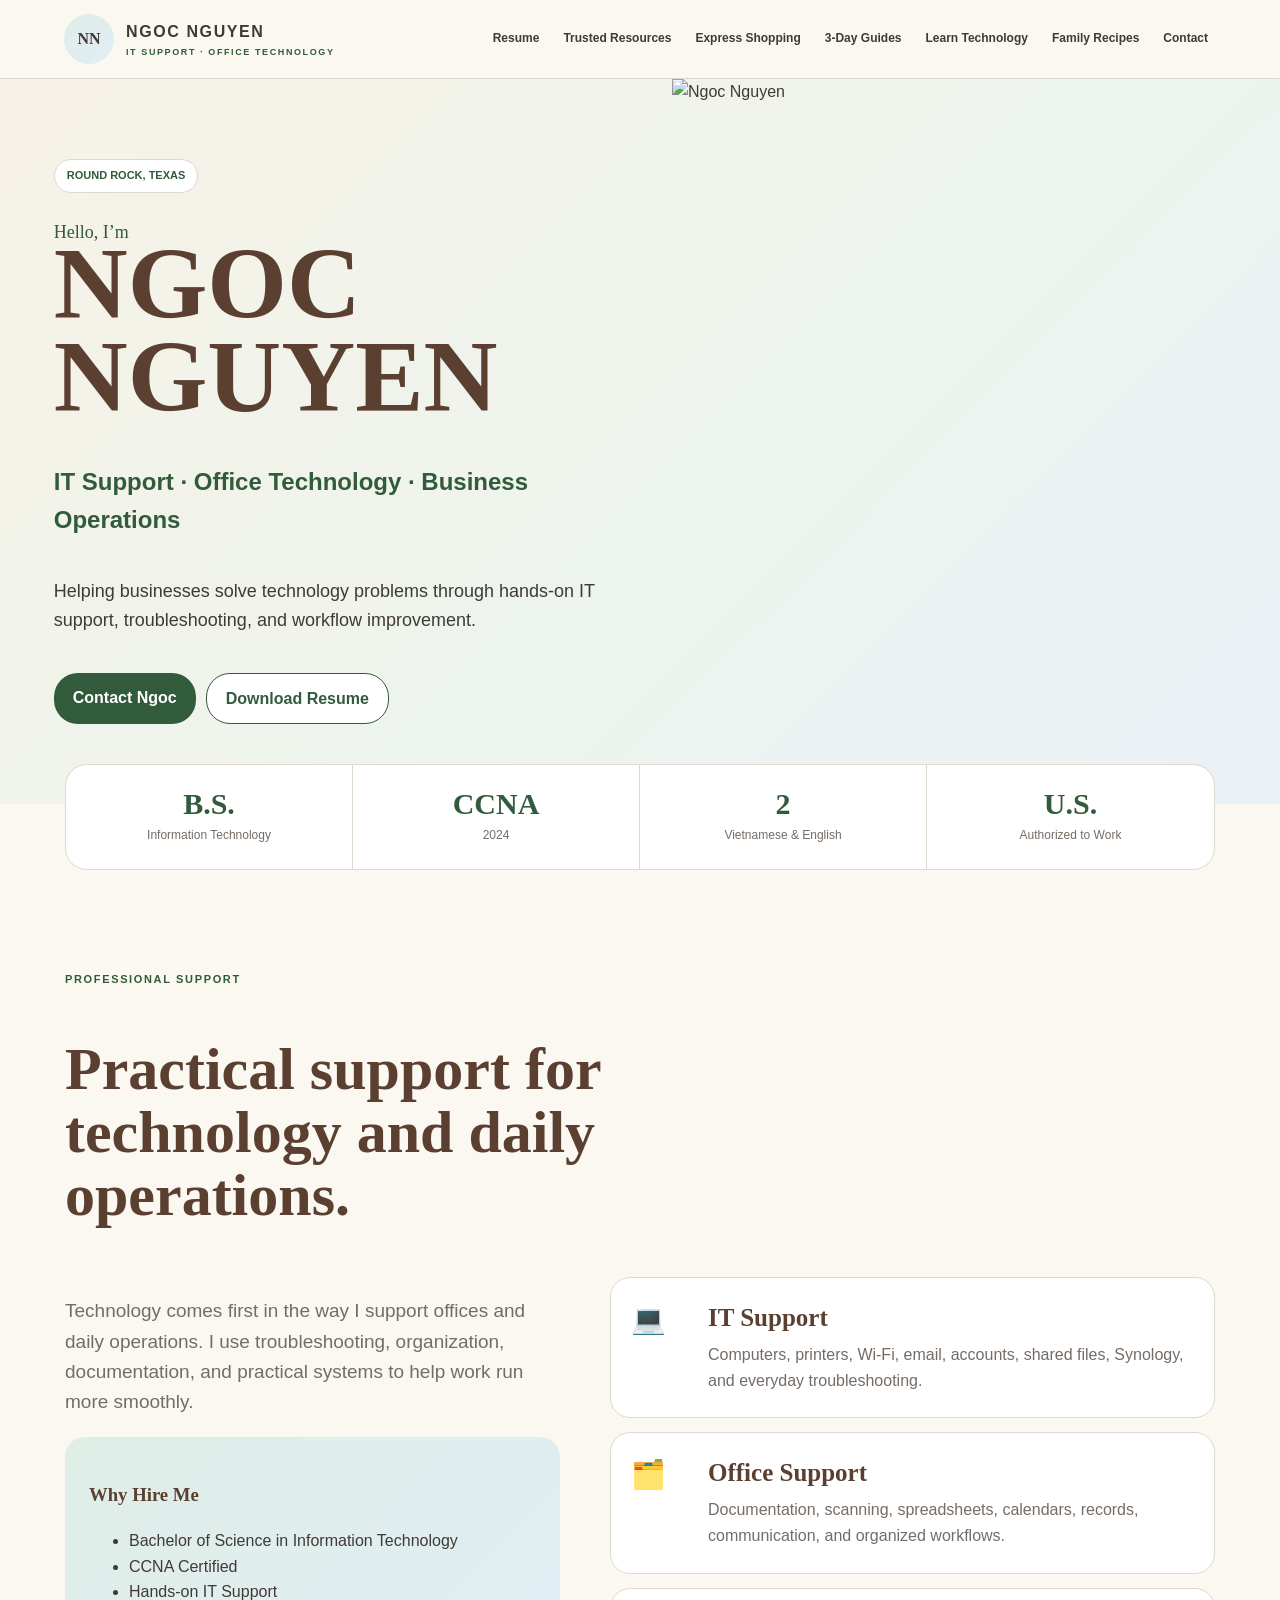
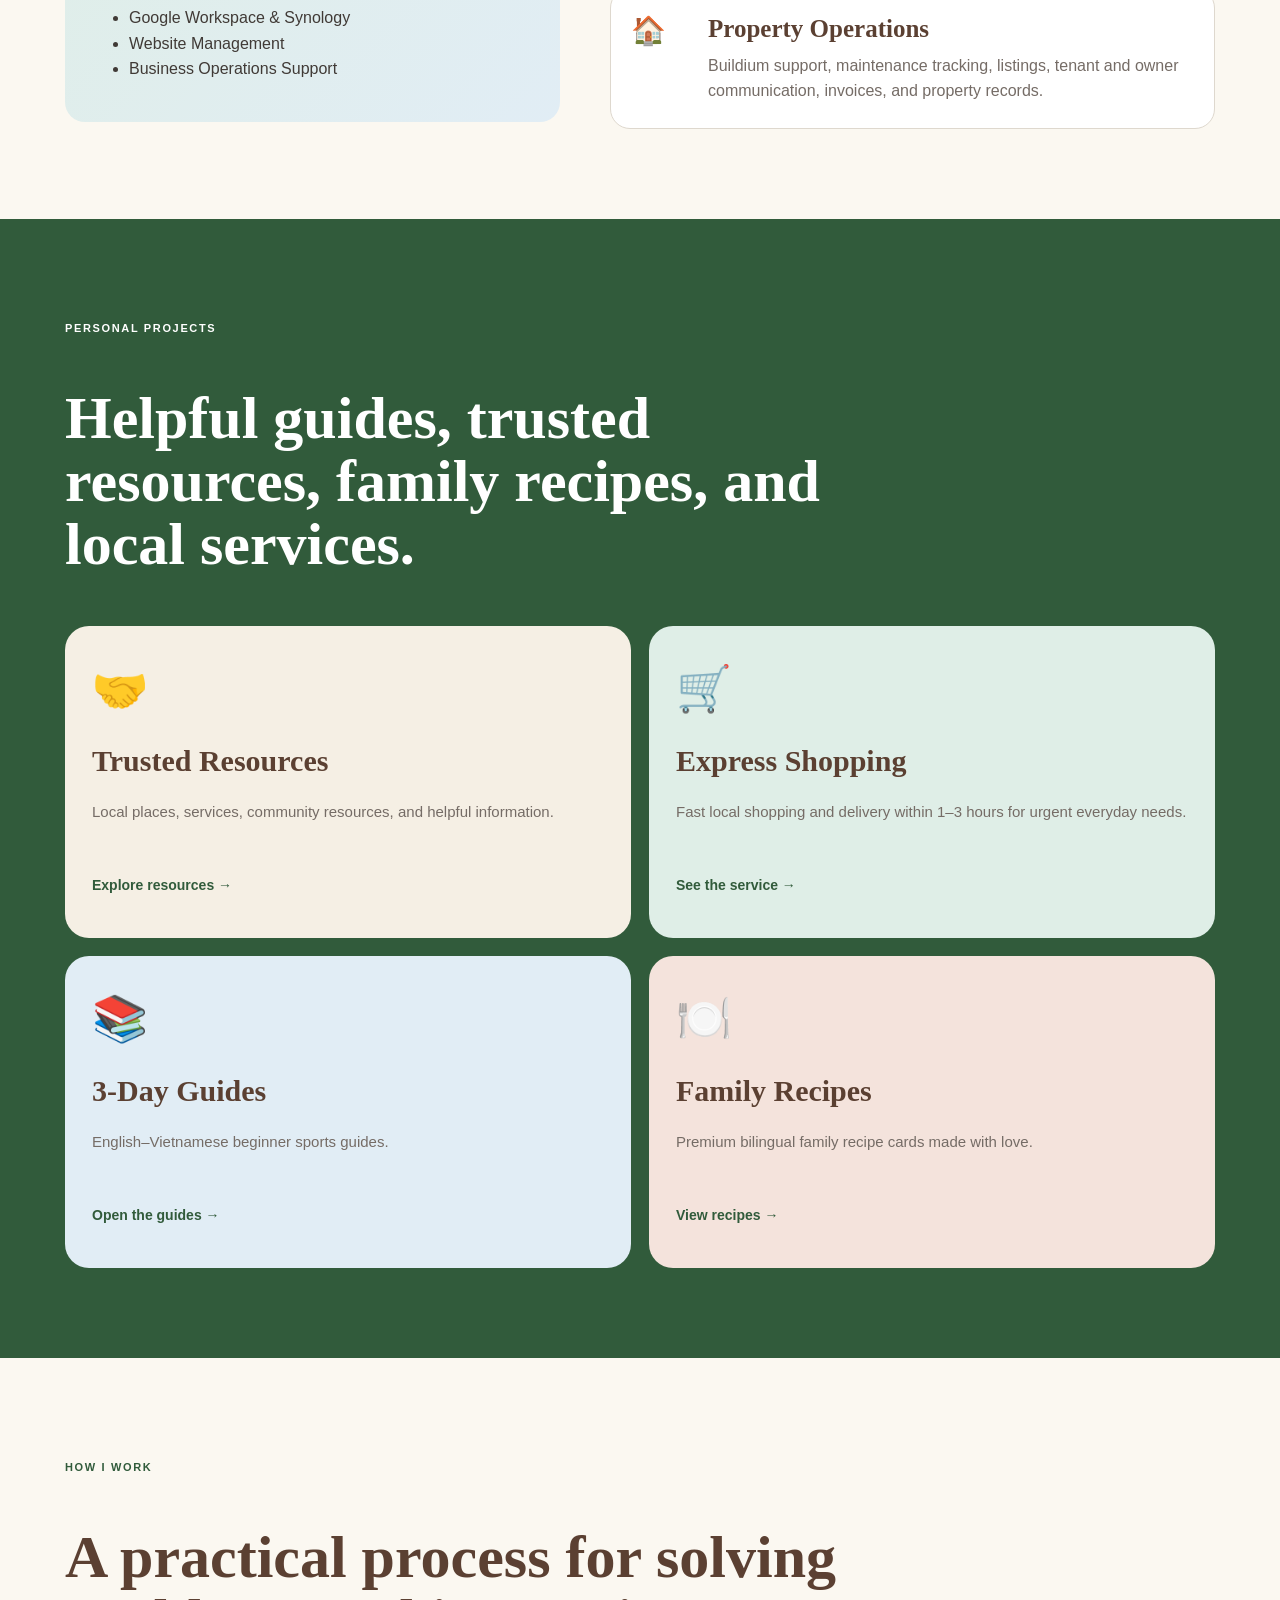
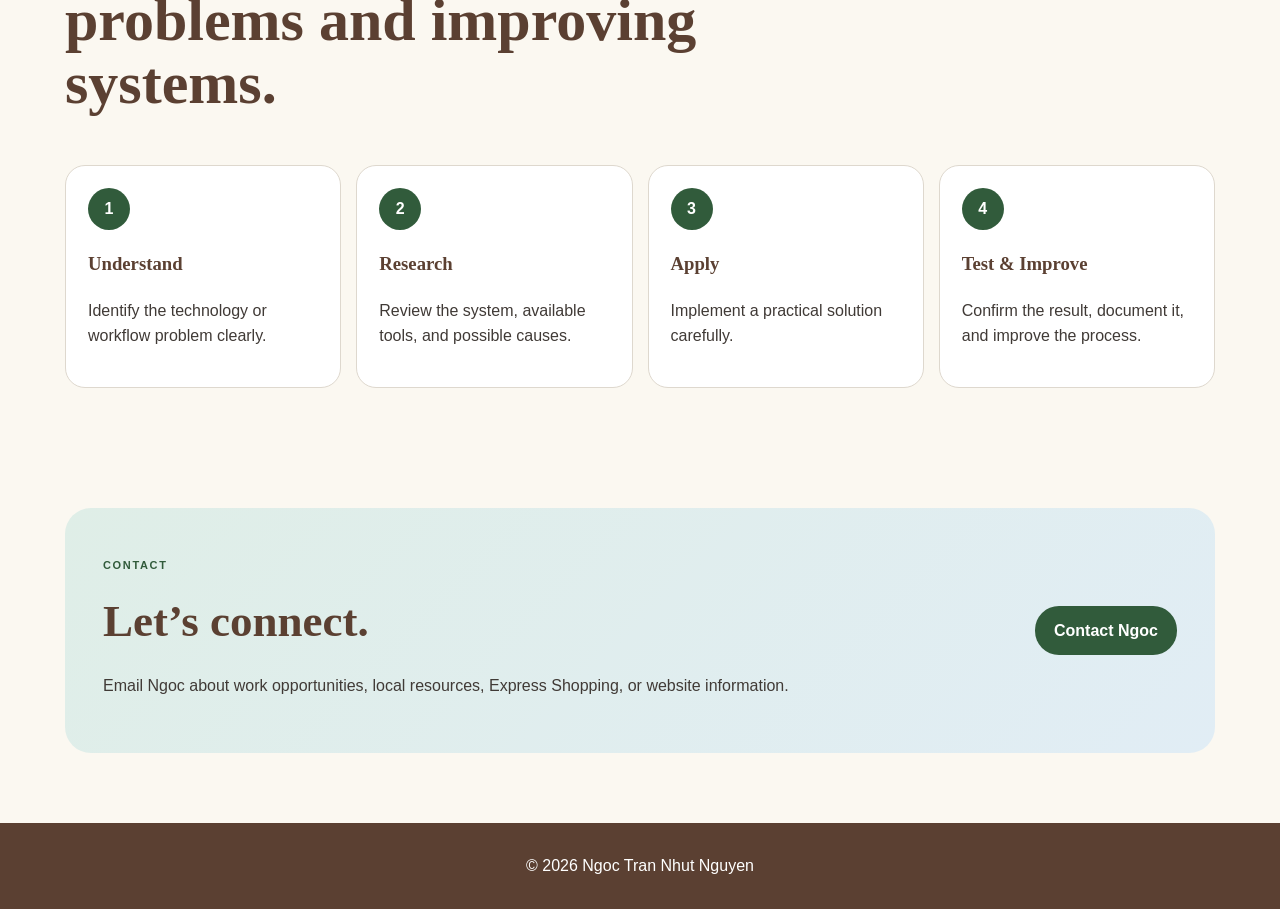
==== commit 3ec33ff8: "sua" ====
--- a/index.html
+++ b/index.html
@@ -1,240 +1,78 @@
-<!DOCTYPE html>
+<!doctype html>
 <html lang="en">
 <head>
-  <meta charset="utf-8">
-  <meta name="viewport" content="width=device-width, initial-scale=1">
-  <title>Ngoc Nguyen | IT Support, Office Support & Property Operations</title>
-  <meta name="description" content="Ngoc Nguyen — IT Support, Office Technology, Business Operations, and practical personal projects.">
-  <link rel="stylesheet" href="style-family-inspired.css">
+<meta charset="utf-8">
+<meta name="viewport" content="width=device-width,initial-scale=1">
+<title>Ngoc Nguyen | IT Support & Office Technology</title>
+<link rel="stylesheet" href="style.css">
 </head>
 <body>
-  <header class="site-header">
-    <a class="brand" href="index.html" aria-label="Ngoc Nguyen home">
-      <span class="brand-mark">NN</span>
-      <span>
-        <strong>NGOC NGUYEN</strong>
-        <small>IT SUPPORT · OFFICE TECHNOLOGY</small>
-      </span>
-    </a>
+<header>
+<a class="brand" href="index.html"><b>NN</b><span>NGOC NGUYEN<small>IT SUPPORT · OFFICE TECHNOLOGY</small></span></a>
+<button id="menu">☰</button>
+<nav id="nav">
+<a href="index.html">Resume</a>
+<a href="sharing.html">Trusted Resources</a>
+<a href="express-shopping.html">Express Shopping</a>
+<a href="3-days.html">3-Day Guides</a>
+<a href="learn-technology.html">Learn Technology</a>
+<a href="family-recipes.html">Family Recipes</a>
+<a href="#contact">Contact</a>
+</nav>
+</header>
 
-    <button class="menu-button" aria-label="Open navigation" aria-expanded="false">☰</button>
+<main>
+<section class="hero">
+<div class="copy">
+<span class="tag">ROUND ROCK, TEXAS</span>
+<p class="hello">Hello, I’m</p>
+<h1>Ngoc Nguyen</h1>
+<h2>IT Support · Office Technology · Business Operations</h2>
+<p>Helping businesses solve technology problems through hands-on IT support, troubleshooting, and workflow improvement.</p>
+<div class="buttons"><a href="mailto:nguy3nn0310@gmail.com">Contact Ngoc</a><a class="outline" href="resume.pdf">Download Resume</a></div>
+</div>
+<img src="ngoc-resume-hero.jpg" alt="Ngoc Nguyen">
+</section>
 
-    <nav class="site-nav">
-      <a class="active" href="index.html">Resume</a>
-      <a href="sharing.html">Trusted Resources</a>
-      <a href="express-shopping.html">Express Shopping</a>
-      <a href="3-days.html">3-Day Guides</a>
-      <a href="learn-technology.html">Learn Technology</a>
-      <a href="family-recipes.html">Family Recipes</a>
-      <a href="posters.html">Posters</a>
-      <a class="nav-contact" href="#contact">Contact</a>
-    </nav>
-  </header>
+<section class="facts">
+<div><strong>B.S.</strong><span>Information Technology</span></div>
+<div><strong>CCNA</strong><span>2024</span></div>
+<div><strong>2</strong><span>Vietnamese & English</span></div>
+<div><strong>U.S.</strong><span>Authorized to Work</span></div>
+</section>
 
-  <main>
-    <section class="hero">
-      <div class="hero-copy">
-        <span class="eyebrow">ROUND ROCK, TEXAS</span>
-        <p class="hello">Hello, I’m</p>
-        <h1>Ngoc Nguyen</h1>
-        <p class="hero-role">IT Support · Office Technology · Business Operations</p>
-        <p class="hero-lead">Helping businesses solve technology problems through hands-on IT support, troubleshooting, and workflow improvement.</p>
+<section class="section">
+<p class="kicker">PROFESSIONAL SUPPORT</p>
+<h2 class="title">Practical support for technology and daily operations.</h2>
+<div class="support">
+<div class="about"><p>Technology comes first in the way I support offices and daily operations. I use troubleshooting, organization, documentation, and practical systems to help work run more smoothly.</p>
+<div class="why"><h3>Why Hire Me</h3><ul><li>Bachelor of Science in Information Technology</li><li>CCNA Certified</li><li>Hands-on IT Support</li><li>Google Workspace & Synology</li><li>Website Management</li><li>Business Operations Support</li></ul></div></div>
+<div class="cards">
+<article><i>💻</i><div><h3>IT Support</h3><p>Computers, printers, Wi-Fi, email, accounts, shared files, Synology, and everyday troubleshooting.</p></div></article>
+<article><i>🗂️</i><div><h3>Office Support</h3><p>Documentation, scanning, spreadsheets, calendars, records, communication, and organized workflows.</p></div></article>
+<article><i>🏠</i><div><h3>Property Operations</h3><p>Buildium support, maintenance tracking, listings, tenant and owner communication, invoices, and property records.</p></div></article>
+</div></div>
+</section>
 
-        <div class="hero-actions">
-          <a class="button primary" href="mailto:nguy3nn0310@gmail.com">Contact Ngoc</a>
-          <a class="button secondary" href="resume.pdf" download>Download Resume</a>
-        </div>
+<section class="projects">
+<div class="section">
+<p class="kicker light">PERSONAL PROJECTS</p>
+<h2 class="title light">Helpful guides, trusted resources, family recipes, and local services.</h2>
+<div class="projectgrid">
+<a href="sharing.html">🤝<h3>Trusted Resources</h3><p>Local places, services, community resources, and helpful information.</p><b>Explore resources →</b></a>
+<a href="express-shopping.html">🛒<h3>Express Shopping</h3><p>Fast local shopping and delivery within 1–3 hours for urgent everyday needs.</p><b>See the service →</b></a>
+<a href="3-days.html">📚<h3>3-Day Guides</h3><p>English–Vietnamese beginner sports guides.</p><b>Open the guides →</b></a>
+<a href="family-recipes.html">🍽️<h3>Family Recipes</h3><p>Premium bilingual family recipe cards made with love.</p><b>View recipes →</b></a>
+</div></div>
+</section>
 
-        <div class="hero-details">
-          <span>Technology</span>
-          <span>Organization</span>
-          <span>Efficiency</span>
-          <span>Support</span>
-        </div>
-      </div>
+<section class="section">
+<p class="kicker">HOW I WORK</p><h2 class="title">A practical process for solving problems and improving systems.</h2>
+<div class="steps"><article><b>1</b><h3>Understand</h3><p>Identify the technology or workflow problem clearly.</p></article><article><b>2</b><h3>Research</h3><p>Review the system, available tools, and possible causes.</p></article><article><b>3</b><h3>Apply</h3><p>Implement a practical solution carefully.</p></article><article><b>4</b><h3>Test & Improve</h3><p>Confirm the result, document it, and improve the process.</p></article></div>
+</section>
 
-      <div class="hero-photo-wrap">
-        <img class="hero-photo" src="ngoc-resume-hero.jpg" alt="Ngoc Nguyen technology-driven office support introduction">
-      </div>
-    </section>
-
-    <section class="quick-facts section-shell">
-      <article>
-        <span class="fact-number">B.S.</span>
-        <strong>Information Technology</strong>
-      </article>
-      <article>
-        <span class="fact-number">CCNA</span>
-        <strong>2024</strong>
-      </article>
-      <article>
-        <span class="fact-number">2</span>
-        <strong>Vietnamese & English</strong>
-      </article>
-      <article>
-        <span class="fact-number">U.S.</span>
-        <strong>Authorized to Work</strong>
-      </article>
-    </section>
-
-    <section class="story-section section-shell">
-      <div class="section-heading">
-        <span>Professional Support</span>
-        <h2>Practical support for technology and daily operations.</h2>
-      </div>
-
-      <div class="story-grid">
-        <div class="story-copy">
-          <p>Technology comes first in the way I support offices and daily operations. I use troubleshooting, organization, documentation, and practical systems to help work run more smoothly.</p>
-
-          <div class="story-note">
-            <strong>Why Hire Me</strong>
-            <ul>
-              <li>Bachelor of Science in Information Technology</li>
-              <li>CCNA Certified</li>
-              <li>Hands-on IT Support</li>
-              <li>Google Workspace & Synology</li>
-              <li>Website Management</li>
-              <li>Business Operations Support</li>
-            </ul>
-          </div>
-        </div>
-
-        <div class="service-stack">
-          <article class="service-card">
-            <div class="service-icon">💻</div>
-            <div>
-              <h3>IT Support</h3>
-              <p>Computers, printers, Wi-Fi, email, accounts, shared files, Synology, and everyday troubleshooting.</p>
-            </div>
-          </article>
-
-          <article class="service-card">
-            <div class="service-icon">🗂️</div>
-            <div>
-              <h3>Office Support</h3>
-              <p>Documentation, scanning, spreadsheets, calendars, records, communication, and organized workflows.</p>
-            </div>
-          </article>
-
-          <article class="service-card">
-            <div class="service-icon">🏠</div>
-            <div>
-              <h3>Property Operations</h3>
-              <p>Buildium support, maintenance tracking, listings, tenant and owner communication, invoices, and property records.</p>
-            </div>
-          </article>
-        </div>
-      </div>
-    </section>
-
-    <section class="projects-section">
-      <div class="section-shell">
-        <div class="section-heading light">
-          <span>Personal Projects</span>
-          <h2>Helpful guides, trusted resources, family recipes, and local services.</h2>
-        </div>
-
-        <div class="project-grid">
-          <a class="project-card project-trusted" href="sharing.html">
-            <span class="project-icon">🤝</span>
-            <div>
-              <h3>Trusted Resources</h3>
-              <p>Local places, services, community resources, and helpful information.</p>
-              <strong>Explore resources →</strong>
-            </div>
-          </a>
-
-          <a class="project-card project-shopping" href="express-shopping.html">
-            <span class="project-icon">🛒</span>
-            <div>
-              <h3>Express Shopping</h3>
-              <p>Fast local shopping and delivery within 1–3 hours for urgent everyday needs.</p>
-              <strong>See the service →</strong>
-            </div>
-          </a>
-
-          <a class="project-card project-guides" href="3-days.html">
-            <span class="project-icon">📚</span>
-            <div>
-              <h3>3-Day Guides</h3>
-              <p>English–Vietnamese beginner sports guides with full-book pages.</p>
-              <strong>Open the guides →</strong>
-            </div>
-          </a>
-
-          <a class="project-card project-recipes" href="family-recipes.html">
-            <span class="project-icon">🍽️</span>
-            <div>
-              <h3>Family Recipes</h3>
-              <p>Premium bilingual family recipe cards made with love.</p>
-              <strong>View recipes →</strong>
-            </div>
-          </a>
-        </div>
-      </div>
-    </section>
-
-    <section class="process-section section-shell">
-      <div class="section-heading">
-        <span>How I Work</span>
-        <h2>A practical process for solving problems and improving systems.</h2>
-      </div>
-
-      <div class="process-grid">
-        <article><span>1</span><h3>Understand</h3><p>Identify the technology or workflow problem clearly.</p></article>
-        <article><span>2</span><h3>Research</h3><p>Review the system, available tools, and possible causes.</p></article>
-        <article><span>3</span><h3>Apply</h3><p>Implement a practical solution carefully.</p></article>
-        <article><span>4</span><h3>Test & Improve</h3><p>Confirm the result, document it, and improve the process.</p></article>
-      </div>
-    </section>
-
-    <section class="faq-section">
-      <div class="section-shell">
-        <div class="section-heading">
-          <span>FAQ</span>
-          <h2>Frequently asked questions.</h2>
-        </div>
-
-        <div class="faq-list">
-          <details>
-            <summary>What technology support do you provide?</summary>
-            <p>I support computers, printers, Wi-Fi, email, accounts, shared files, Synology, website updates, and everyday office troubleshooting.</p>
-          </details>
-          <details>
-            <summary>Are the learning guides bilingual?</summary>
-            <p>Yes. The learning projects are designed in English and Vietnamese for beginner-friendly learning.</p>
-          </details>
-          <details>
-            <summary>How does Express Shopping work?</summary>
-            <p>Customers send a request, approve the product and estimated pricing, and the item is shopped for locally and delivered when available.</p>
-          </details>
-          <details>
-            <summary>How can employers view the resume?</summary>
-            <p>Use the Download Resume button at the top of this page or contact Ngoc directly by email.</p>
-          </details>
-        </div>
-      </div>
-    </section>
-
-    <section class="contact-section" id="contact">
-      <div class="contact-panel section-shell">
-        <div>
-          <span>Contact</span>
-          <h2>Let’s connect.</h2>
-          <p>Email Ngoc about work opportunities, local resources, Express Shopping, or website information.</p>
-        </div>
-        <a class="button primary" href="mailto:nguy3nn0310@gmail.com">Contact Ngoc</a>
-      </div>
-    </section>
-  </main>
-
-  <footer>
-    <strong>NGOC NGUYEN</strong>
-    <span>IT Support · Office Technology · Business Operations</span>
-    <small>© <span data-year></span> Ngoc Tran Nhut Nguyen</small>
-  </footer>
-
-  <script src="app-family-inspired.js"></script>
-</body>
-</html>
+<section class="contact section" id="contact"><div><p class="kicker">CONTACT</p><h2>Let’s connect.</h2><p>Email Ngoc about work opportunities, local resources, Express Shopping, or website information.</p></div><a href="mailto:nguy3nn0310@gmail.com">Contact Ngoc</a></section>
+</main>
+<footer>© <span id="year"></span> Ngoc Tran Nhut Nguyen</footer>
+<script src="app.js"></script>
+</body></html>
--- a/style.css
+++ b/style.css
@@ -0,0 +1 @@
+:root{--cream:#fbf8f1;--frost:#dfeee7;--blue:#e1edf5;--brown:#5b4032;--green:#315b3b;--text:#403a36;--muted:#756c66;--line:#ded8ce}*{box-sizing:border-box}body{margin:0;background:var(--cream);color:var(--text);font-family:Arial,sans-serif;line-height:1.6}a{text-decoration:none;color:inherit}h1,h2,h3{font-family:Georgia,serif;color:var(--brown)}header{position:sticky;top:0;z-index:10;display:flex;align-items:center;gap:20px;padding:14px 5%;background:#fbf8f1f5;border-bottom:1px solid var(--line)}.brand{margin-right:auto;display:flex;align-items:center;gap:12px}.brand>b{width:50px;height:50px;display:grid;place-items:center;border-radius:50%;background:linear-gradient(135deg,var(--frost),var(--blue));font-family:Georgia,serif}.brand span{font-weight:bold;letter-spacing:.1em}.brand small{display:block;color:var(--green);font-size:9px}nav{display:flex;gap:8px;font-size:12px;font-weight:bold}nav a{padding:8px;border-radius:20px}nav a:hover{background:var(--frost)}#menu{display:none}.hero{min-height:650px;display:grid;grid-template-columns:1.05fr .95fr;background:linear-gradient(135deg,#f7f2e7,#eef4ed,#e9f1f6)}.copy{padding:80px 8%;display:flex;flex-direction:column;justify-content:center}.tag{align-self:flex-start;padding:7px 12px;background:white;border:1px solid var(--line);border-radius:20px;font-size:11px;font-weight:bold;color:var(--green)}.hello{font-family:cursive;color:var(--green);font-size:40px;margin:25px 0 -8px}.hero h1{font-size:clamp(60px,8vw,105px);line-height:.9;text-transform:uppercase;margin:0 0 20px}.hero h2{font-family:Arial,sans-serif;color:var(--green)}.hero p{max-width:650px;font-size:18px}.hero>img{width:100%;height:100%;object-fit:cover}.buttons{display:flex;gap:10px;margin-top:20px}.buttons a,.contact>a{padding:12px 19px;border-radius:24px;background:var(--green);color:#fff;font-weight:bold}.buttons .outline{background:#fff;color:var(--green);border:1px solid var(--green)}.facts{width:min(1150px,calc(100% - 40px));margin:-40px auto 0;position:relative;display:grid;grid-template-columns:repeat(4,1fr);background:#fff;border:1px solid var(--line);border-radius:22px;overflow:hidden}.facts div{text-align:center;padding:22px;border-right:1px solid var(--line)}.facts div:last-child{border:0}.facts strong{display:block;font:700 30px Georgia,serif;color:var(--green)}.facts span{font-size:12px;color:var(--muted)}.section{width:min(1150px,calc(100% - 40px));margin:auto;padding:90px 0}.kicker{font-size:11px;letter-spacing:.15em;font-weight:bold;color:var(--green)}.title{font-size:clamp(38px,5vw,60px);line-height:1.05;max-width:800px}.support{display:grid;grid-template-columns:.9fr 1.1fr;gap:50px}.about>p{font-size:19px;color:var(--muted)}.why{padding:24px;border-radius:20px;background:linear-gradient(135deg,var(--frost),var(--blue))}.cards{display:grid;gap:14px}.cards article{display:grid;grid-template-columns:60px 1fr;gap:17px;background:#fff;border:1px solid var(--line);border-radius:20px;padding:20px}.cards i{font-style:normal;font-size:28px}.cards h3{font-size:25px;margin:0}.cards p{margin:4px 0;color:var(--muted)}.projects{background:var(--green)}.light{color:#fff}.projectgrid{display:grid;grid-template-columns:1fr 1fr;gap:18px}.projectgrid a{background:#f5efe4;border-radius:24px;padding:27px;font-size:45px}.projectgrid a:nth-child(2){background:var(--frost)}.projectgrid a:nth-child(3){background:var(--blue)}.projectgrid a:nth-child(4){background:#f4e3dc}.projectgrid h3{font-size:30px;margin:12px 0 4px}.projectgrid p{font-size:15px;color:var(--muted)}.projectgrid b{font-size:14px;color:var(--green)}.steps{display:grid;grid-template-columns:repeat(4,1fr);gap:15px}.steps article{padding:22px;background:#fff;border:1px solid var(--line);border-radius:20px}.steps article>b{display:grid;place-items:center;width:42px;height:42px;border-radius:50%;background:var(--green);color:#fff}.contact{margin-top:30px;margin-bottom:70px;padding:38px;display:flex;justify-content:space-between;align-items:center;gap:30px;border-radius:26px;background:linear-gradient(135deg,var(--frost),var(--blue))}.contact h2{font-size:45px;margin:0}footer{text-align:center;padding:30px;background:var(--brown);color:#fff}@media(max-width:1000px){#menu{display:block}nav{display:none;width:100%;flex-direction:column}nav.open{display:flex}header{flex-wrap:wrap}.hero{grid-template-columns:1fr}.hero>img{max-height:520px}.support{grid-template-columns:1fr}.steps{grid-template-columns:1fr 1fr}}@media(max-width:650px){.hero h1{font-size:55px}.copy{padding:55px 23px}.facts,.projectgrid,.steps{grid-template-columns:1fr}.facts div{border-right:0;border-bottom:1px solid var(--line)}.contact{flex-direction:column;align-items:flex-start}}
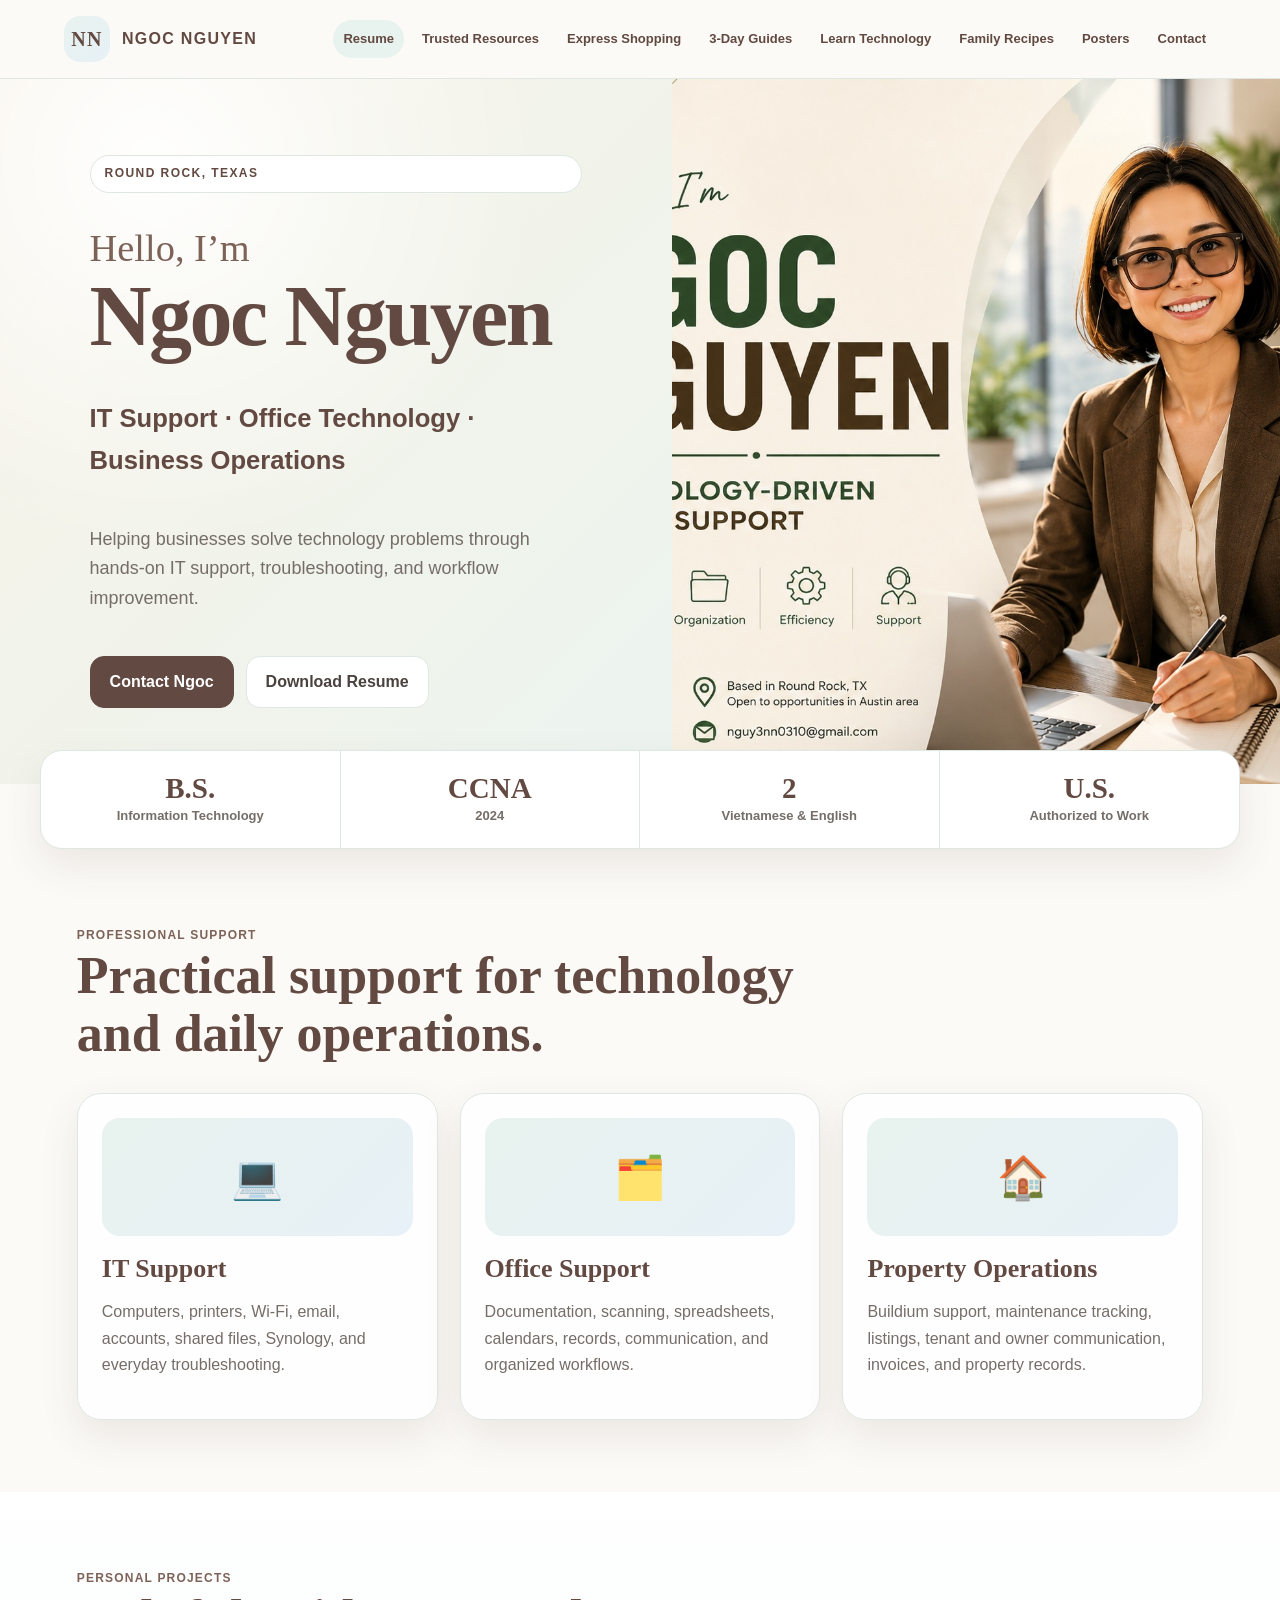
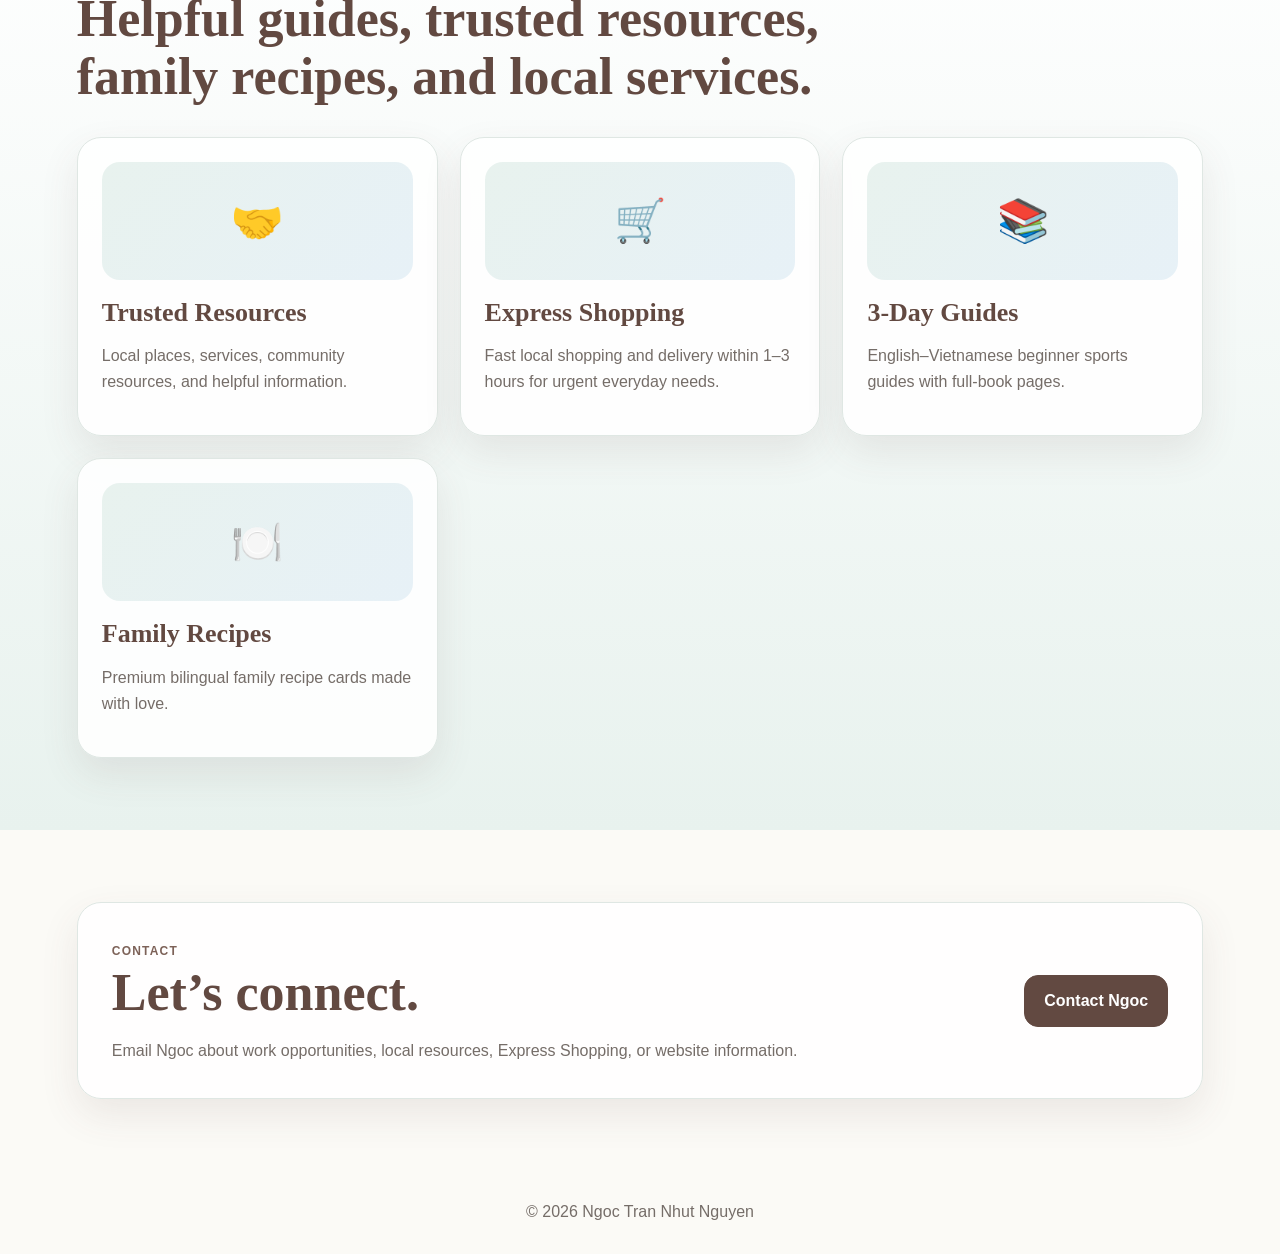
==== commit 4f8f0364: "c" ====
--- a/index.html
+++ b/index.html
@@ -4,75 +4,138 @@
 <meta charset="utf-8">
 <meta name="viewport" content="width=device-width,initial-scale=1">
 <title>Ngoc Nguyen | IT Support & Office Technology</title>
+<meta name="description" content="Ngoc Nguyen — IT Support, Office Technology, Business Operations, and practical personal projects.">
 <link rel="stylesheet" href="style.css">
 </head>
-<body>
-<header>
-<a class="brand" href="index.html"><b>NN</b><span>NGOC NGUYEN<small>IT SUPPORT · OFFICE TECHNOLOGY</small></span></a>
-<button id="menu">☰</button>
-<nav id="nav">
-<a href="index.html">Resume</a>
-<a href="sharing.html">Trusted Resources</a>
-<a href="express-shopping.html">Express Shopping</a>
-<a href="3-days.html">3-Day Guides</a>
-<a href="learn-technology.html">Learn Technology</a>
-<a href="family-recipes.html">Family Recipes</a>
-<a href="#contact">Contact</a>
-</nav>
+<body class="home-page">
+
+<header class="site-header">
+  <a class="brand" href="index.html">
+    <span class="logo">NN</span>
+    <span>NGOC NGUYEN</span>
+  </a>
+
+  <button class="menu-btn" type="button" aria-label="Open navigation" aria-expanded="false">☰</button>
+
+  <nav class="site-nav">
+    <a class="active" href="index.html">Resume</a>
+    <a href="sharing.html">Trusted Resources</a>
+    <a href="express-shopping.html">Express Shopping</a>
+    <a href="3-days.html">3-Day Guides</a>
+    <a href="learn-technology.html">Learn Technology</a>
+    <a href="family-recipes.html">Family Recipes</a>
+    <a href="posters.html">Posters</a>
+    <a href="#contact">Contact</a>
+  </nav>
 </header>
 
 <main>
-<section class="hero">
-<div class="copy">
-<span class="tag">ROUND ROCK, TEXAS</span>
-<p class="hello">Hello, I’m</p>
-<h1>Ngoc Nguyen</h1>
-<h2>IT Support · Office Technology · Business Operations</h2>
-<p>Helping businesses solve technology problems through hands-on IT support, troubleshooting, and workflow improvement.</p>
-<div class="buttons"><a href="mailto:nguy3nn0310@gmail.com">Contact Ngoc</a><a class="outline" href="resume.pdf">Download Resume</a></div>
-</div>
-<img src="ngoc-resume-hero.jpg" alt="Ngoc Nguyen">
-</section>
+  <section class="home-hero">
+    <div class="home-hero-copy">
+      <span class="badge">ROUND ROCK, TEXAS</span>
+      <p class="home-hello">Hello, I’m</p>
+      <h1>Ngoc Nguyen</h1>
+      <p class="home-role">IT Support · Office Technology · Business Operations</p>
+      <p class="lead">
+        Helping businesses solve technology problems through hands-on IT support,
+        troubleshooting, and workflow improvement.
+      </p>
 
-<section class="facts">
-<div><strong>B.S.</strong><span>Information Technology</span></div>
-<div><strong>CCNA</strong><span>2024</span></div>
-<div><strong>2</strong><span>Vietnamese & English</span></div>
-<div><strong>U.S.</strong><span>Authorized to Work</span></div>
-</section>
+      <div class="actions">
+        <a class="btn primary" href="mailto:nguy3nn0310@gmail.com">Contact Ngoc</a>
+        <a class="btn light" href="resume.pdf" download>Download Resume</a>
+      </div>
+    </div>
 
-<section class="section">
-<p class="kicker">PROFESSIONAL SUPPORT</p>
-<h2 class="title">Practical support for technology and daily operations.</h2>
-<div class="support">
-<div class="about"><p>Technology comes first in the way I support offices and daily operations. I use troubleshooting, organization, documentation, and practical systems to help work run more smoothly.</p>
-<div class="why"><h3>Why Hire Me</h3><ul><li>Bachelor of Science in Information Technology</li><li>CCNA Certified</li><li>Hands-on IT Support</li><li>Google Workspace & Synology</li><li>Website Management</li><li>Business Operations Support</li></ul></div></div>
-<div class="cards">
-<article><i>💻</i><div><h3>IT Support</h3><p>Computers, printers, Wi-Fi, email, accounts, shared files, Synology, and everyday troubleshooting.</p></div></article>
-<article><i>🗂️</i><div><h3>Office Support</h3><p>Documentation, scanning, spreadsheets, calendars, records, communication, and organized workflows.</p></div></article>
-<article><i>🏠</i><div><h3>Property Operations</h3><p>Buildium support, maintenance tracking, listings, tenant and owner communication, invoices, and property records.</p></div></article>
-</div></div>
-</section>
+    <div class="home-hero-image">
+      <img src="[data-uri]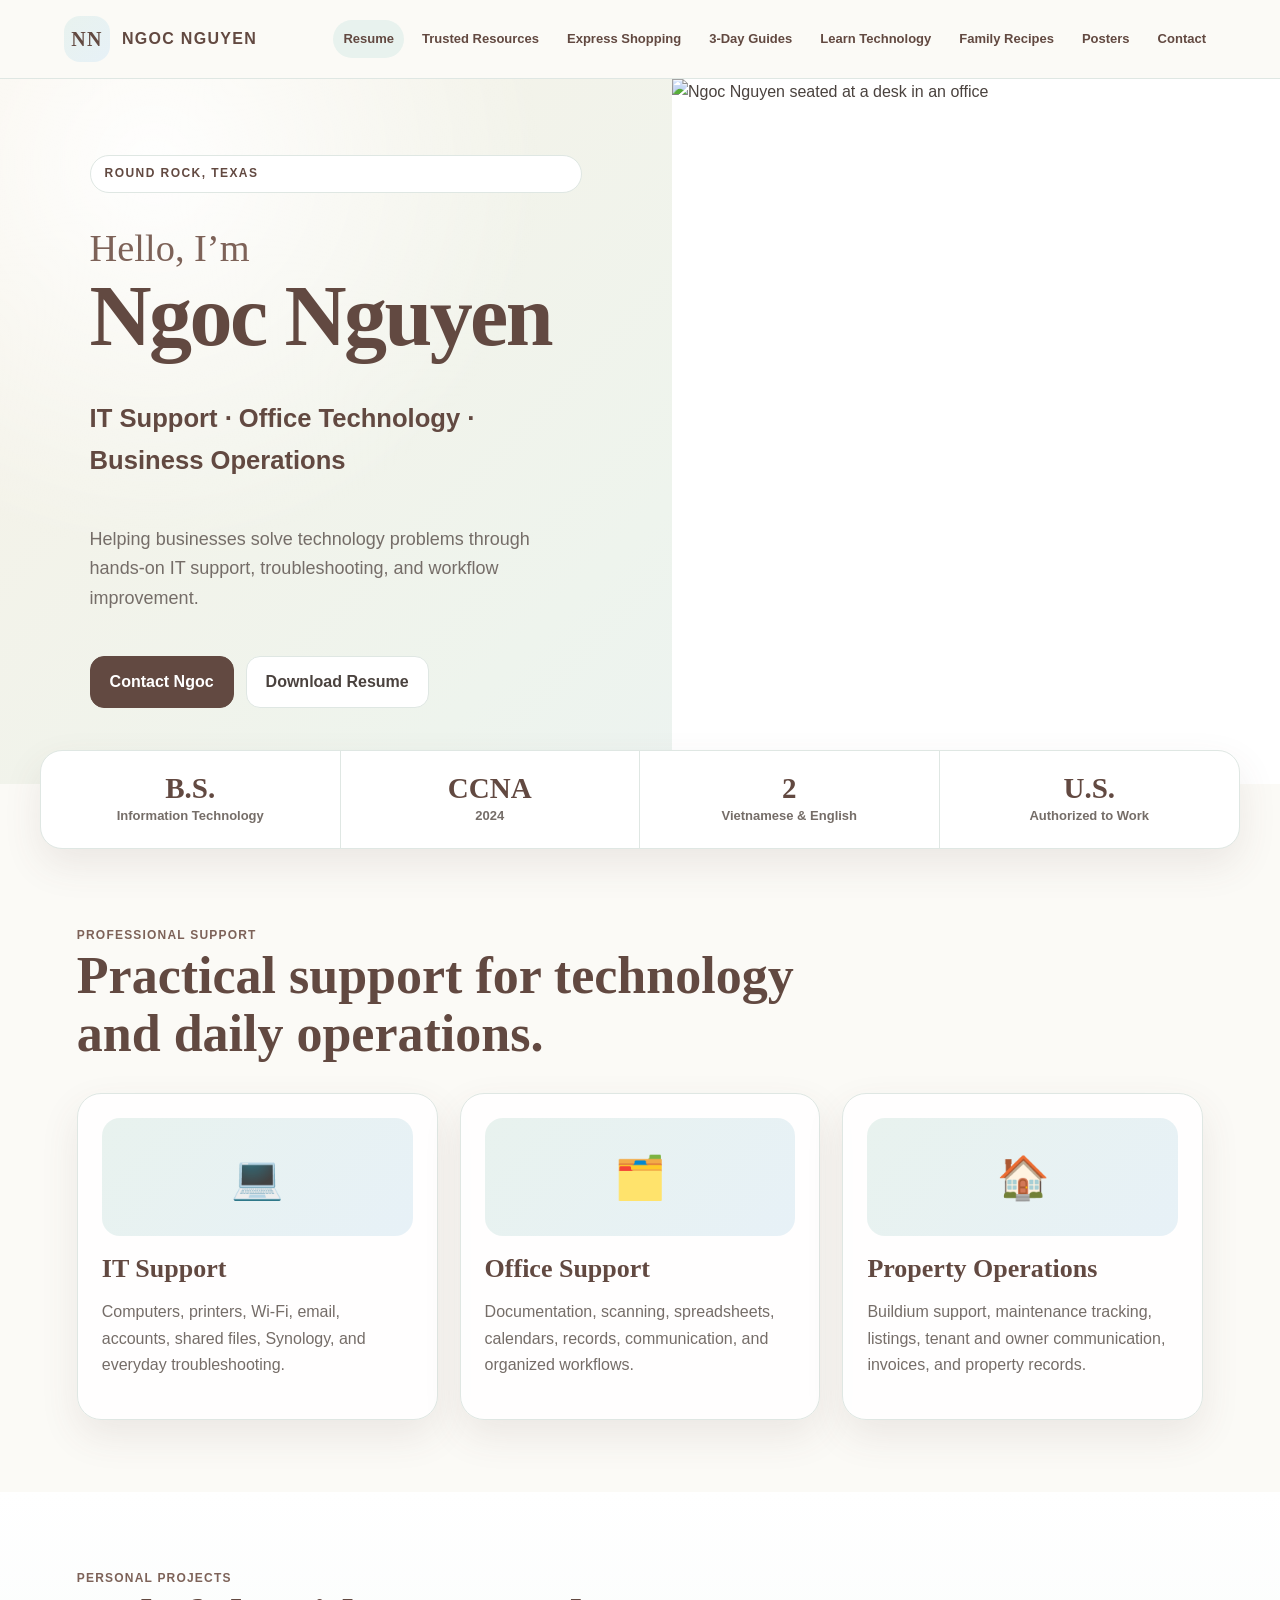
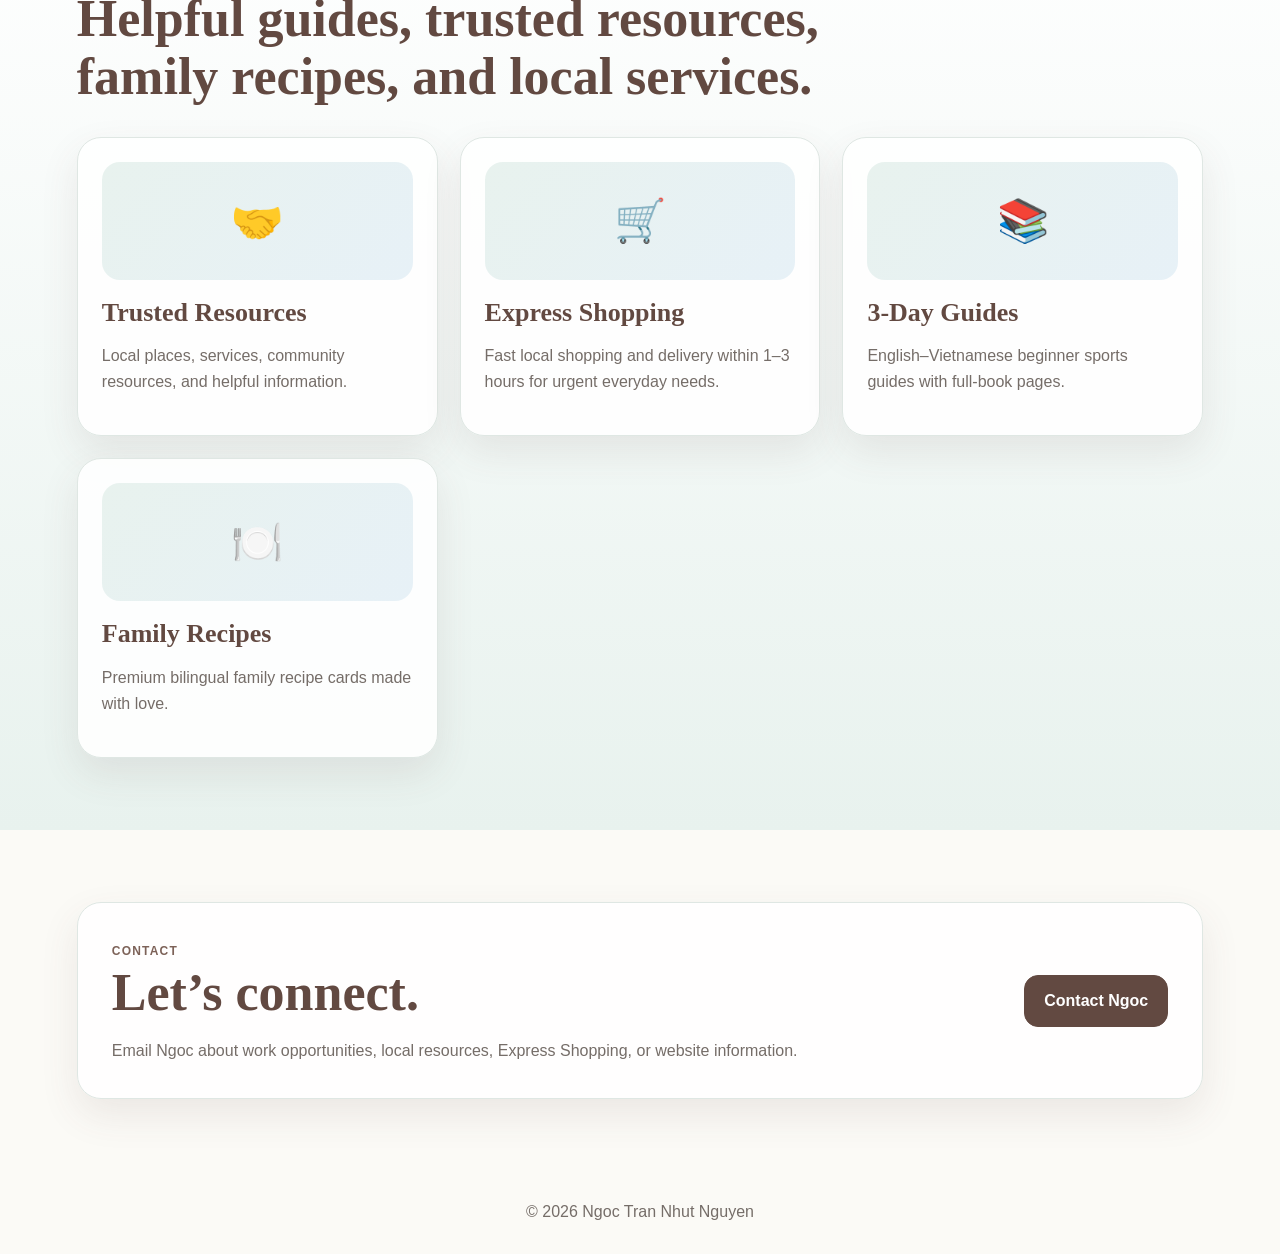
==== commit 8dace275: "Update index.html" ====
--- a/index.html
+++ b/index.html
@@ -4,19 +4,12 @@
 <meta charset="utf-8">
 <meta name="viewport" content="width=device-width,initial-scale=1">
 <title>Ngoc Nguyen | IT Support & Office Technology</title>
-<meta name="description" content="Ngoc Nguyen — IT Support, Office Technology, Business Operations, and practical personal projects.">
 <link rel="stylesheet" href="style.css">
 </head>
 <body class="home-page">
-
 <header class="site-header">
-  <a class="brand" href="index.html">
-    <span class="logo">NN</span>
-    <span>NGOC NGUYEN</span>
-  </a>
-
+  <a class="brand" href="index.html"><span class="logo">NN</span><span>NGOC NGUYEN</span></a>
   <button class="menu-btn" type="button" aria-label="Open navigation" aria-expanded="false">☰</button>
-
   <nav class="site-nav">
     <a class="active" href="index.html">Resume</a>
     <a href="sharing.html">Trusted Resources</a>
@@ -30,112 +23,62 @@
 </header>
 
 <main>
-  <section class="home-hero">
-    <div class="home-hero-copy">
-      <span class="badge">ROUND ROCK, TEXAS</span>
-      <p class="home-hello">Hello, I’m</p>
-      <h1>Ngoc Nguyen</h1>
-      <p class="home-role">IT Support · Office Technology · Business Operations</p>
-      <p class="lead">
-        Helping businesses solve technology problems through hands-on IT support,
-        troubleshooting, and workflow improvement.
-      </p>
+<section class="home-hero">
+  <div class="home-hero-copy">
+    <span class="badge">ROUND ROCK, TEXAS</span>
+    <p class="home-hello">Hello, I’m</p>
+    <h1>Ngoc Nguyen</h1>
+    <p class="home-role">IT Support · Office Technology · Business Operations</p>
+    <p class="lead">Helping businesses solve technology problems through hands-on IT support, troubleshooting, and workflow improvement.</p>
+    <div class="actions">
+      <a class="btn primary" href="mailto:nguy3nn0310@gmail.com">Contact Ngoc</a>
+      <a class="btn light" href="resume.pdf" download>Download Resume</a>
+    </div>
+  </div>
+  <div class="home-hero-image">
+    <img src="ngoc-portrait.jpg" alt="Ngoc Nguyen seated at a desk in an office">
+  </div>
+</section>
 
-      <div class="actions">
-        <a class="btn primary" href="mailto:nguy3nn0310@gmail.com">Contact Ngoc</a>
-        <a class="btn light" href="resume.pdf" download>Download Resume</a>
-      </div>
-    </div>
+<section class="home-facts section-inner">
+  <article><strong>B.S.</strong><span>Information Technology</span></article>
+  <article><strong>CCNA</strong><span>2024</span></article>
+  <article><strong>2</strong><span>Vietnamese & English</span></article>
+  <article><strong>U.S.</strong><span>Authorized to Work</span></article>
+</section>
 
-    <div class="home-hero-image">
-      <img src="[data-uri]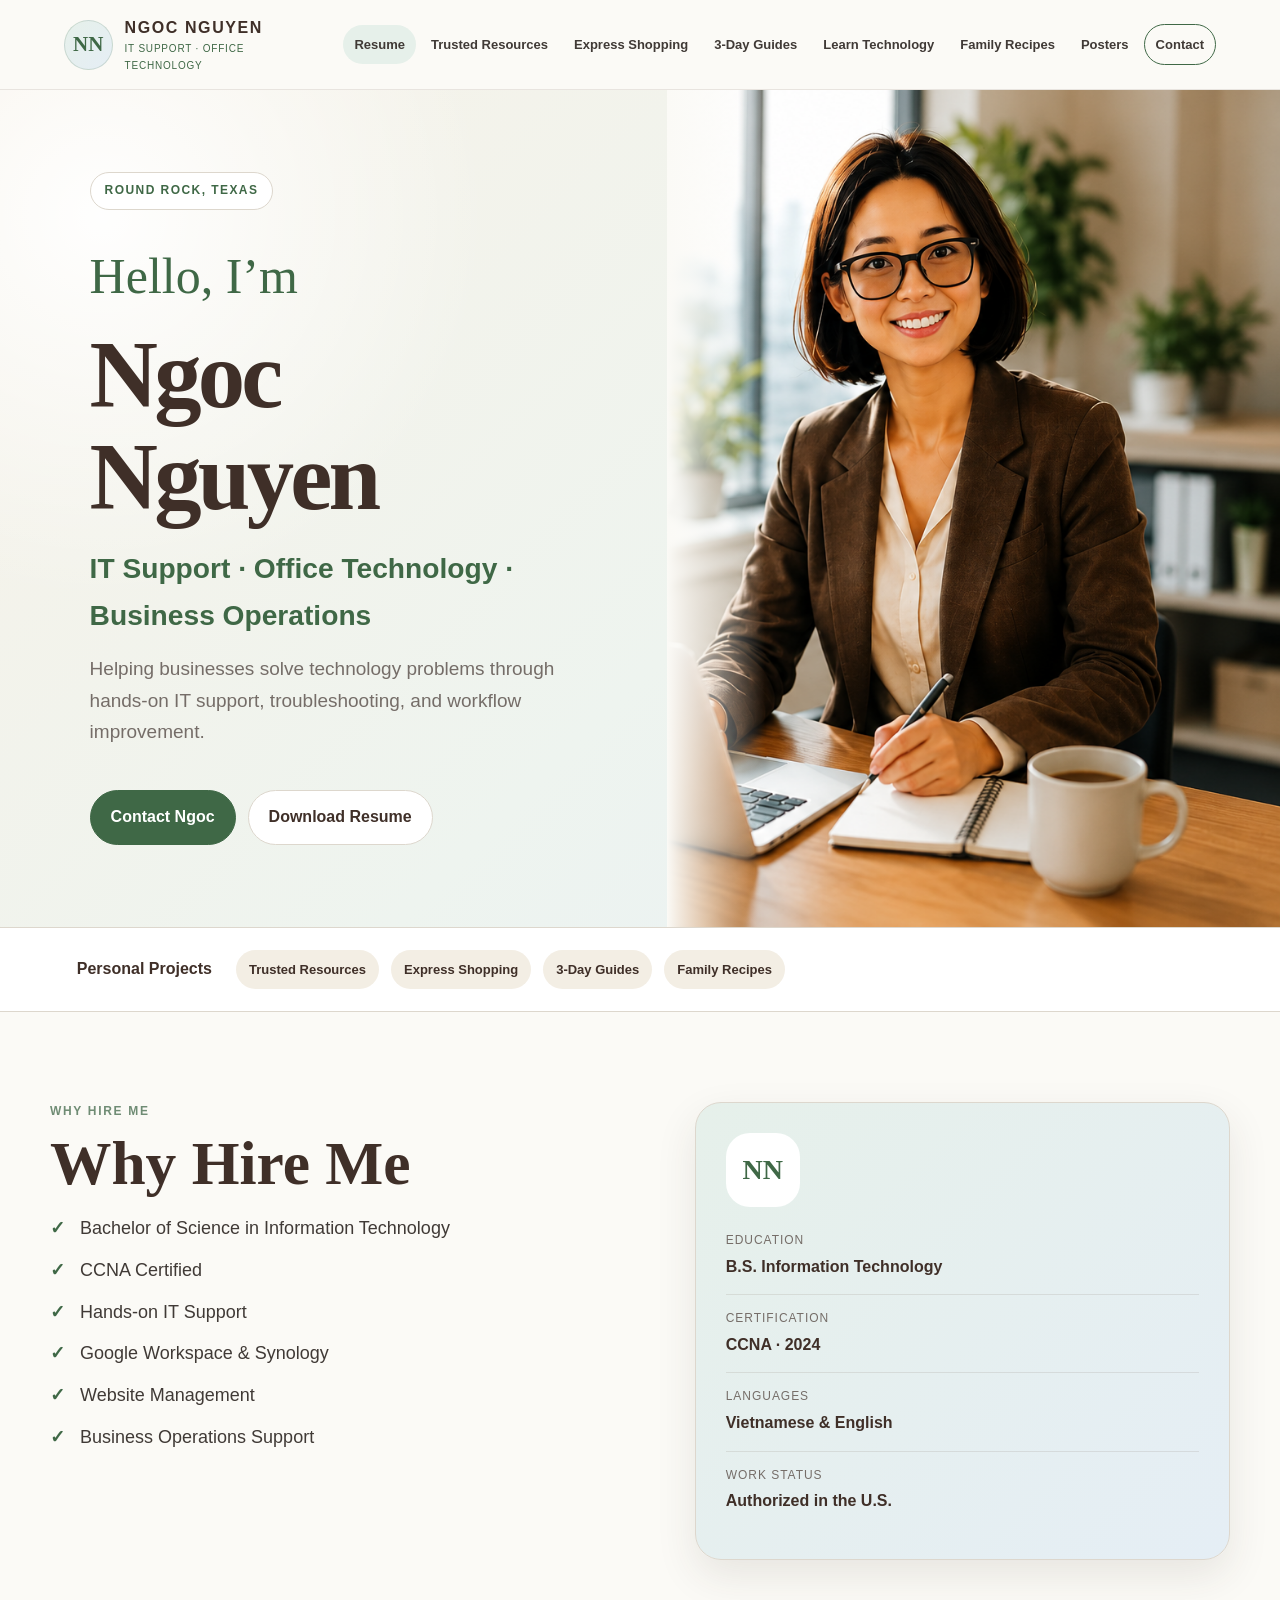
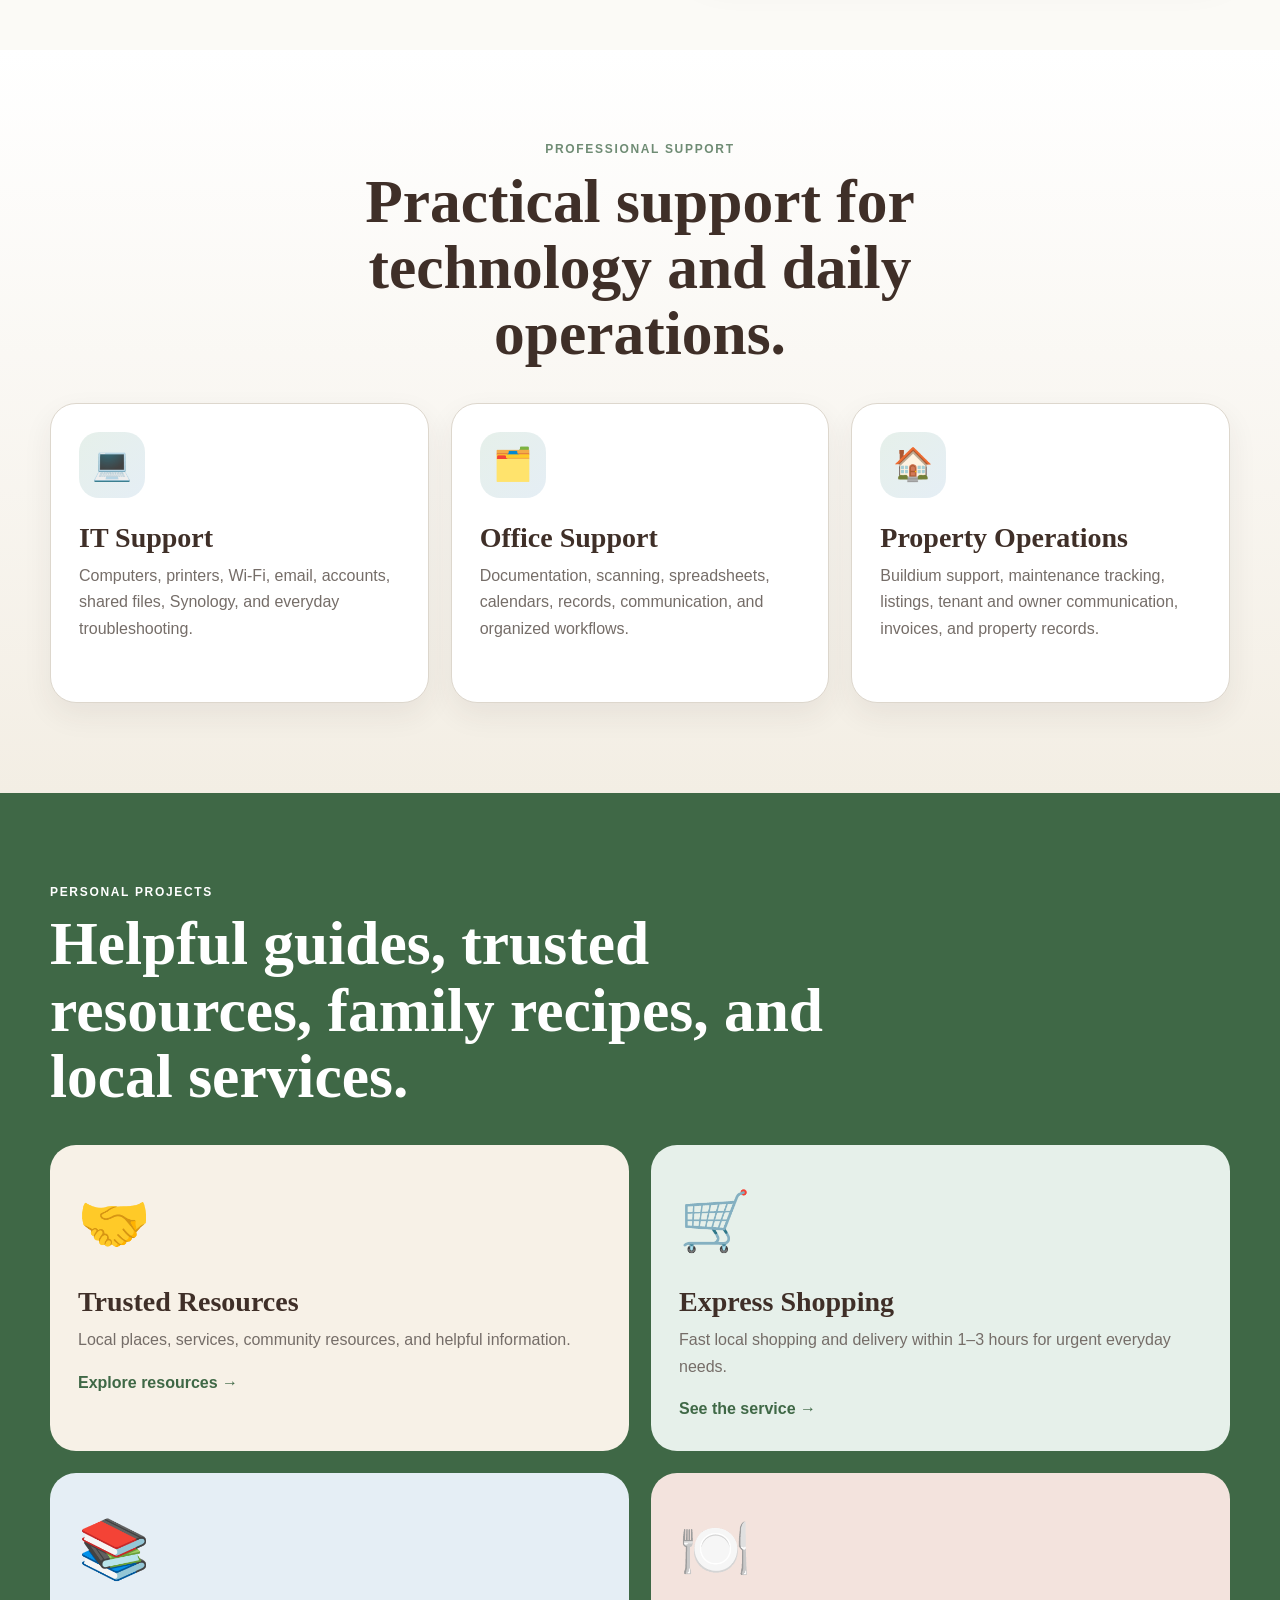
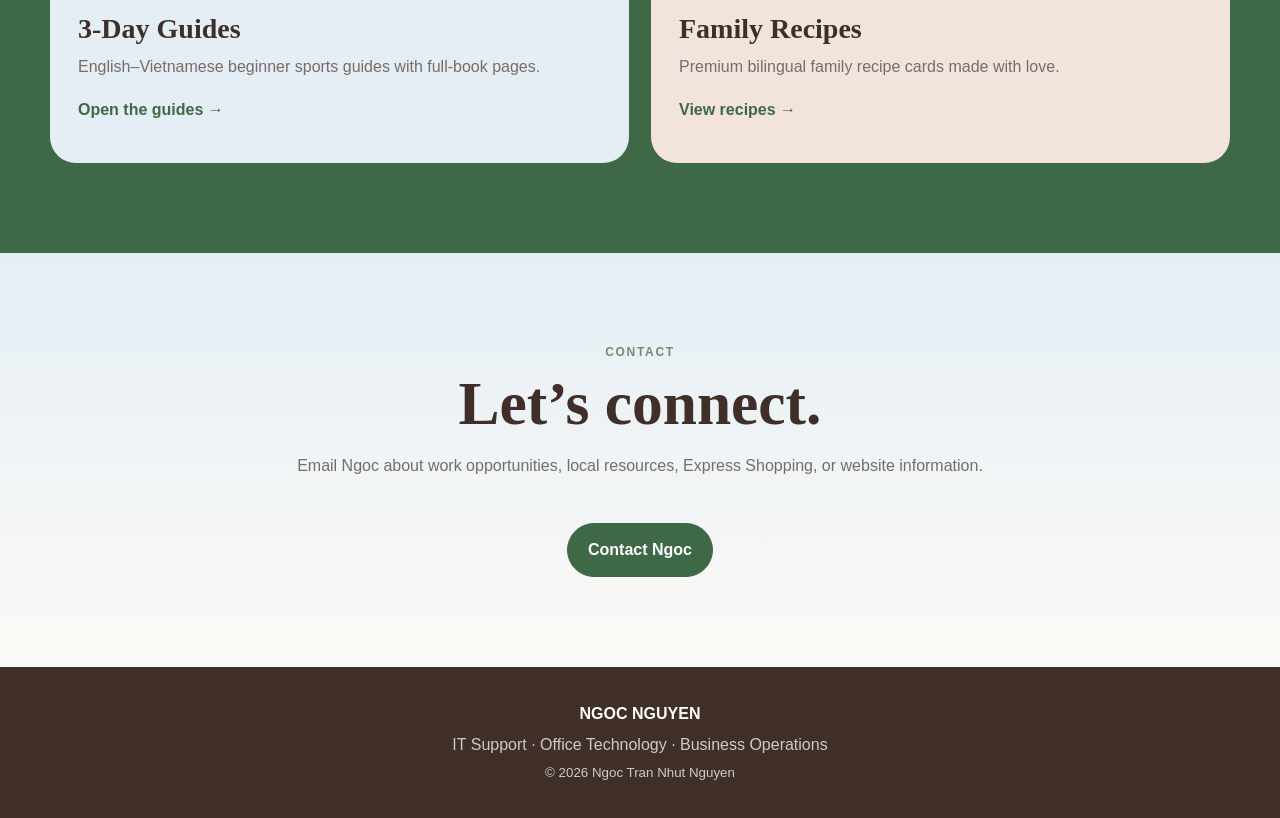
==== commit 791fc35c: "s" ====
--- a/index.html
+++ b/index.html
@@ -1,15 +1,25 @@
 <!doctype html>
 <html lang="en">
 <head>
-<meta charset="utf-8">
-<meta name="viewport" content="width=device-width,initial-scale=1">
-<title>Ngoc Nguyen | IT Support & Office Technology</title>
-<link rel="stylesheet" href="style.css">
+  <meta charset="utf-8">
+  <meta name="viewport" content="width=device-width,initial-scale=1">
+  <title>Ngoc Nguyen | IT Support, Office Support & Property Operations</title>
+  <meta name="description" content="Ngoc Nguyen — IT Support, Office Technology, Business Operations, and practical personal projects.">
+  <link rel="stylesheet" href="style.css">
 </head>
 <body class="home-page">
+
 <header class="site-header">
-  <a class="brand" href="index.html"><span class="logo">NN</span><span>NGOC NGUYEN</span></a>
+  <a class="brand" href="index.html">
+    <span class="logo">NN</span>
+    <span class="brand-text">
+      <strong>NGOC NGUYEN</strong>
+      <small>IT SUPPORT · OFFICE TECHNOLOGY</small>
+    </span>
+  </a>
+
   <button class="menu-btn" type="button" aria-label="Open navigation" aria-expanded="false">☰</button>
+
   <nav class="site-nav">
     <a class="active" href="index.html">Resume</a>
     <a href="sharing.html">Trusted Resources</a>
@@ -18,67 +28,154 @@
     <a href="learn-technology.html">Learn Technology</a>
     <a href="family-recipes.html">Family Recipes</a>
     <a href="posters.html">Posters</a>
-    <a href="#contact">Contact</a>
+    <a class="nav-contact" href="#contact">Contact</a>
   </nav>
 </header>
 
 <main>
-<section class="home-hero">
-  <div class="home-hero-copy">
-    <span class="badge">ROUND ROCK, TEXAS</span>
-    <p class="home-hello">Hello, I’m</p>
-    <h1>Ngoc Nguyen</h1>
-    <p class="home-role">IT Support · Office Technology · Business Operations</p>
-    <p class="lead">Helping businesses solve technology problems through hands-on IT support, troubleshooting, and workflow improvement.</p>
-    <div class="actions">
-      <a class="btn primary" href="mailto:nguy3nn0310@gmail.com">Contact Ngoc</a>
-      <a class="btn light" href="resume.pdf" download>Download Resume</a>
+  <section class="home-hero">
+    <div class="home-hero-copy">
+      <span class="badge">ROUND ROCK, TEXAS</span>
+      <p class="script-line">Hello, I’m</p>
+      <h1>Ngoc Nguyen</h1>
+      <p class="home-role">IT Support · Office Technology · Business Operations</p>
+      <p class="lead">Helping businesses solve technology problems through hands-on IT support, troubleshooting, and workflow improvement.</p>
+
+      <div class="actions">
+        <a class="btn primary" href="mailto:nguy3nn0310@gmail.com">Contact Ngoc</a>
+        <a class="btn light" href="resume.pdf" download>Download Resume</a>
+      </div>
     </div>
-  </div>
-  <div class="home-hero-image">
-    <img src="ngoc-portrait.jpg" alt="Ngoc Nguyen seated at a desk in an office">
-  </div>
-</section>
 
-<section class="home-facts section-inner">
-  <article><strong>B.S.</strong><span>Information Technology</span></article>
-  <article><strong>CCNA</strong><span>2024</span></article>
-  <article><strong>2</strong><span>Vietnamese & English</span></article>
-  <article><strong>U.S.</strong><span>Authorized to Work</span></article>
-</section>
+    <div class="home-hero-visual">
+      <img src="[data-uri]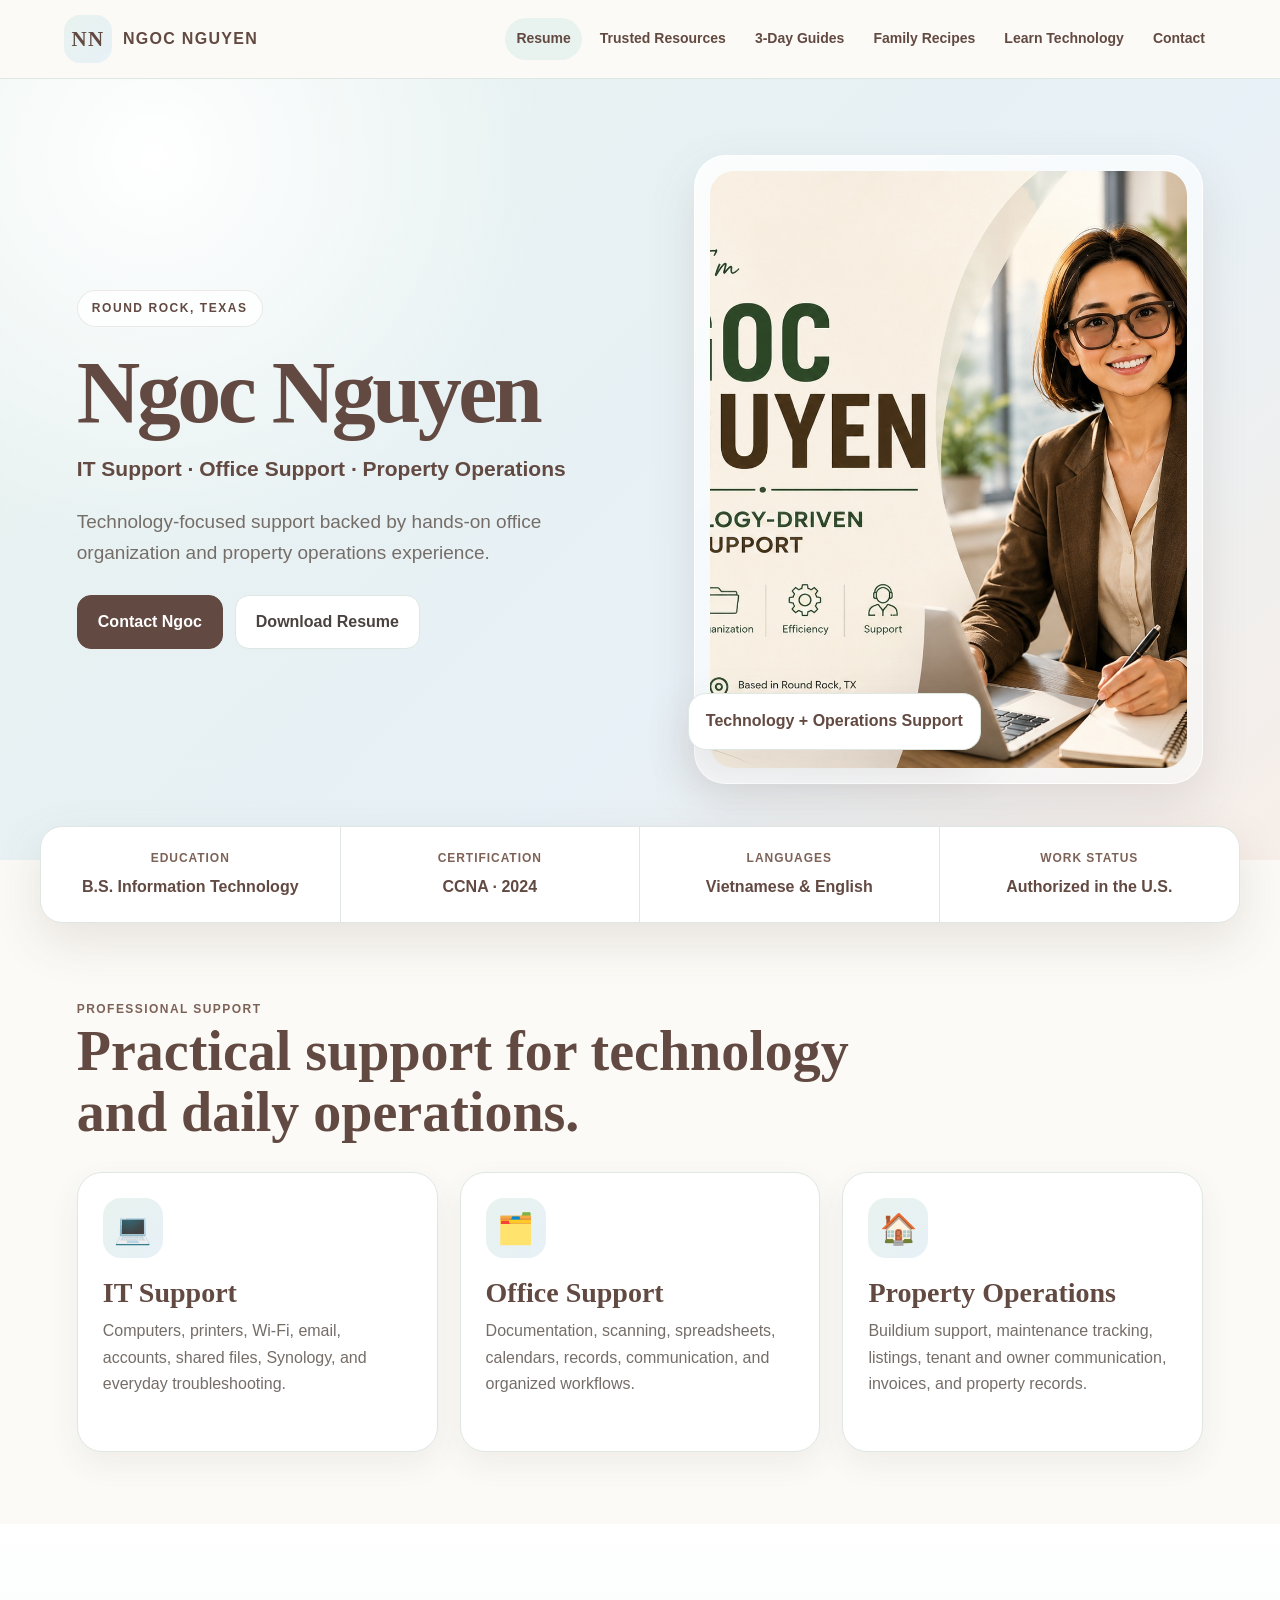
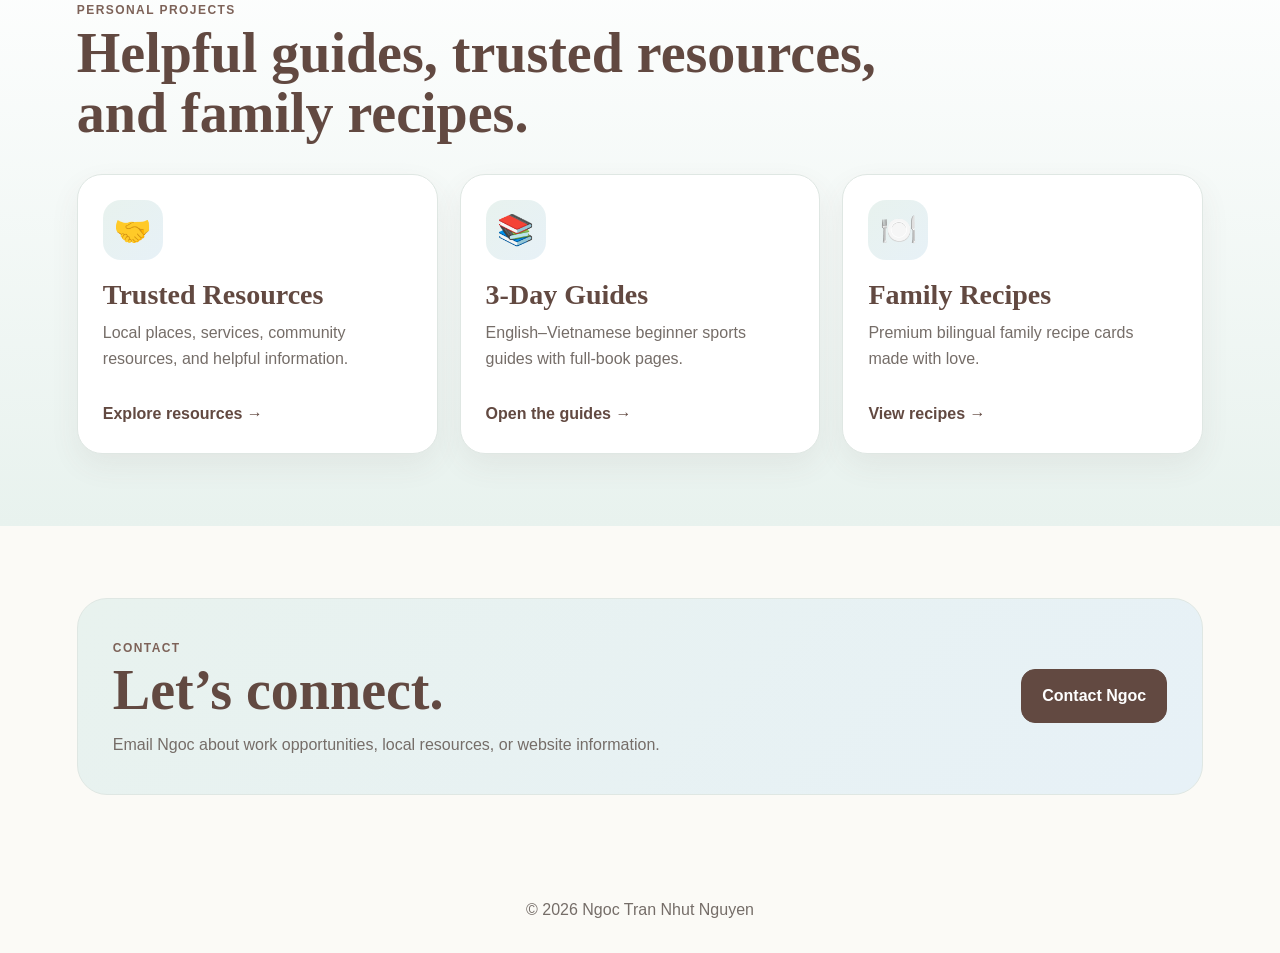
==== commit c0df7f6e: "3" ====
--- a/index.html
+++ b/index.html
@@ -1,181 +1,96 @@
 <!doctype html>
 <html lang="en">
 <head>
-  <meta charset="utf-8">
-  <meta name="viewport" content="width=device-width,initial-scale=1">
-  <title>Ngoc Nguyen | IT Support, Office Support & Property Operations</title>
-  <meta name="description" content="Ngoc Nguyen — IT Support, Office Technology, Business Operations, and practical personal projects.">
-  <link rel="stylesheet" href="style.css">
+<meta charset="utf-8">
+<meta name="viewport" content="width=device-width,initial-scale=1">
+<title>Ngoc Nguyen | IT Support, Office Support & Property Operations</title>
+<meta name="description" content="Ngoc Nguyen — IT Support, Office Support, and Property Operations in Round Rock, Texas.">
+<style>
+:root{--cream:#fbfaf6;--frost:#e8f2ee;--baby:#e7f1f7;--brown:#624941;--brown2:#7d6258;--text:#4a423e;--muted:#756d68;--line:#dfe7e3;--white:#fff;--shadow:0 18px 48px rgba(98,73,65,.13)}
+*{box-sizing:border-box}html{scroll-behavior:smooth}body{margin:0;font-family:Arial,Helvetica,sans-serif;background:var(--cream);color:var(--text);line-height:1.65}a{color:inherit;text-decoration:none}img{max-width:100%;display:block}
+.header{position:sticky;top:0;z-index:20;display:flex;align-items:center;gap:22px;padding:15px clamp(18px,5vw,72px);background:rgba(251,250,246,.94);border-bottom:1px solid var(--line);backdrop-filter:blur(14px)}
+.brand{display:flex;align-items:center;gap:11px;margin-right:auto;font-weight:900;letter-spacing:.08em;color:var(--brown)}.logo{width:48px;height:48px;border-radius:16px;display:grid;place-items:center;background:linear-gradient(135deg,var(--frost),var(--baby));font:700 21px Georgia,serif}
+.nav{display:flex;gap:7px;align-items:center;font-weight:800;color:var(--brown)}.nav a{padding:9px 11px;border-radius:999px;font-size:14px}.nav a:hover,.nav a.active{background:var(--frost)}.menu{display:none;border:1px solid var(--line);background:#fff;border-radius:12px;padding:9px 12px}
+.hero{padding:76px clamp(20px,6vw,88px);background:radial-gradient(circle at 12% 10%,#fff 0,transparent 30%),linear-gradient(135deg,var(--frost),var(--baby) 62%,#f7eee8)}.wrap{max-width:1200px;margin:auto}.hero-grid{display:grid;grid-template-columns:minmax(0,1.05fr) minmax(360px,.95fr);gap:54px;align-items:center}
+.badge{display:inline-block;background:rgba(255,255,255,.8);border:1px solid rgba(98,73,65,.12);border-radius:999px;padding:8px 14px;font-size:12px;font-weight:900;letter-spacing:.13em;color:var(--brown)}h1,h2,h3{font-family:Georgia,'Times New Roman',serif;color:var(--brown);line-height:1.08}h1{font-size:clamp(58px,7vw,88px);margin:18px 0 12px;letter-spacing:-.04em}h2{font-size:clamp(36px,4.7vw,56px);margin:0 0 12px}h3{font-size:28px;margin:0 0 10px}.role{font-size:21px;font-weight:900;color:var(--brown);margin:0 0 10px}.lead{font-size:19px;color:var(--muted);max-width:650px}.actions{display:flex;gap:12px;flex-wrap:wrap;margin-top:26px}.btn{display:inline-flex;align-items:center;justify-content:center;padding:13px 20px;border-radius:14px;border:1px solid var(--line);font-weight:900;transition:.2s}.btn:hover{transform:translateY(-2px);box-shadow:0 12px 24px rgba(98,73,65,.12)}.primary{background:var(--brown);color:#fff;border-color:var(--brown)}.light{background:#fff}
+.photo-shell{position:relative;padding:16px}.photo-shell:before{content:'';position:absolute;inset:0;border-radius:32px;background:linear-gradient(145deg,rgba(255,255,255,.85),rgba(255,255,255,.35));border:1px solid rgba(255,255,255,.95);box-shadow:var(--shadow)}.photo{position:relative;border-radius:24px;overflow:hidden;aspect-ratio:4/5;background:#fff}.photo img{width:100%;height:100%;object-fit:cover;object-position:center top}.photo-label{position:absolute;left:-6px;bottom:34px;background:#fff;border:1px solid var(--line);border-radius:18px;padding:14px 17px;box-shadow:var(--shadow);font-weight:900;color:var(--brown)}
+.section{padding:72px clamp(20px,6vw,88px)}.section.alt{background:linear-gradient(180deg,#fff,var(--frost))}.head{max-width:850px;margin-bottom:30px}.small{font-size:12px;font-weight:900;letter-spacing:.12em;text-transform:uppercase;color:var(--brown2)}.grid{display:grid;grid-template-columns:repeat(3,minmax(0,1fr));gap:22px}.card{background:#fff;border:1px solid var(--line);border-radius:25px;padding:25px;box-shadow:0 12px 30px rgba(98,73,65,.07);display:flex;flex-direction:column;min-height:280px;transition:.22s}.card:hover{transform:translateY(-6px);box-shadow:0 22px 46px rgba(98,73,65,.14)}.icon{width:60px;height:60px;border-radius:18px;background:linear-gradient(135deg,var(--frost),var(--baby));display:grid;place-items:center;font-size:30px;margin-bottom:20px}.card p{color:var(--muted);margin:0}.link{margin-top:auto;padding-top:22px;color:var(--brown);font-weight:900}
+.profile{display:grid;grid-template-columns:repeat(4,1fr);background:#fff;border:1px solid var(--line);border-radius:22px;box-shadow:var(--shadow);overflow:hidden;margin-top:-34px;position:relative;z-index:3}.fact{padding:22px;text-align:center;border-right:1px solid var(--line)}.fact:last-child{border-right:0}.fact span{display:block;font-size:12px;font-weight:900;letter-spacing:.08em;text-transform:uppercase;color:var(--brown2)}.fact strong{display:block;margin-top:5px;color:var(--brown)}
+.contact{display:flex;align-items:center;justify-content:space-between;gap:26px;padding:35px;border-radius:30px;background:linear-gradient(135deg,var(--frost),var(--baby));border:1px solid var(--line)}.contact p{color:var(--muted);margin:0}footer{text-align:center;padding:30px;color:var(--muted)}
+.reveal{opacity:0;transform:translateY(18px);transition:.6s}.reveal.show{opacity:1;transform:none}
+@media(max-width:1030px){.header{flex-wrap:wrap}.nav{width:100%;justify-content:center;flex-wrap:wrap}.hero-grid{grid-template-columns:1fr}.photo-shell{max-width:620px;margin:auto}}
+@media(max-width:760px){.header{padding:13px 16px}.menu{display:block}.nav{display:none;flex-direction:column;align-items:stretch}.nav.open{display:flex}.nav a{width:100%}.profile{grid-template-columns:1fr 1fr;margin:-20px 16px 0}.fact:nth-child(2){border-right:0}.fact:nth-child(-n+2){border-bottom:1px solid var(--line)}.grid{grid-template-columns:1fr}.contact{flex-direction:column;align-items:flex-start}}
+@media(max-width:480px){h1{font-size:52px}.profile{grid-template-columns:1fr}.fact{border-right:0;border-bottom:1px solid var(--line)}.fact:last-child{border-bottom:0}.photo-label{left:4px;right:4px;text-align:center}}
+</style>
 </head>
-<body class="home-page">
-
-<header class="site-header">
-  <a class="brand" href="index.html">
-    <span class="logo">NN</span>
-    <span class="brand-text">
-      <strong>NGOC NGUYEN</strong>
-      <small>IT SUPPORT · OFFICE TECHNOLOGY</small>
-    </span>
-  </a>
-
-  <button class="menu-btn" type="button" aria-label="Open navigation" aria-expanded="false">☰</button>
-
-  <nav class="site-nav">
+<body>
+<header class="header">
+  <a class="brand" href="index.html"><span class="logo">NN</span><span>NGOC NGUYEN</span></a>
+  <button class="menu" type="button" aria-label="Open navigation" aria-expanded="false">☰</button>
+  <nav class="nav">
     <a class="active" href="index.html">Resume</a>
     <a href="sharing.html">Trusted Resources</a>
-    <a href="express-shopping.html">Express Shopping</a>
     <a href="3-days.html">3-Day Guides</a>
+    <a href="family-recipes.html">Family Recipes</a>
     <a href="learn-technology.html">Learn Technology</a>
-    <a href="family-recipes.html">Family Recipes</a>
-    <a href="posters.html">Posters</a>
-    <a class="nav-contact" href="#contact">Contact</a>
+    <a href="#contact">Contact</a>
   </nav>
 </header>
-
 <main>
-  <section class="home-hero">
-    <div class="home-hero-copy">
+<section class="hero">
+  <div class="wrap hero-grid">
+    <div>
       <span class="badge">ROUND ROCK, TEXAS</span>
-      <p class="script-line">Hello, I’m</p>
       <h1>Ngoc Nguyen</h1>
-      <p class="home-role">IT Support · Office Technology · Business Operations</p>
-      <p class="lead">Helping businesses solve technology problems through hands-on IT support, troubleshooting, and workflow improvement.</p>
-
+      <p class="role">IT Support · Office Support · Property Operations</p>
+      <p class="lead">Technology-focused support backed by hands-on office organization and property operations experience.</p>
       <div class="actions">
         <a class="btn primary" href="mailto:nguy3nn0310@gmail.com">Contact Ngoc</a>
         <a class="btn light" href="resume.pdf" download>Download Resume</a>
       </div>
     </div>
-
-    <div class="home-hero-visual">
-      <img src="[data-uri]